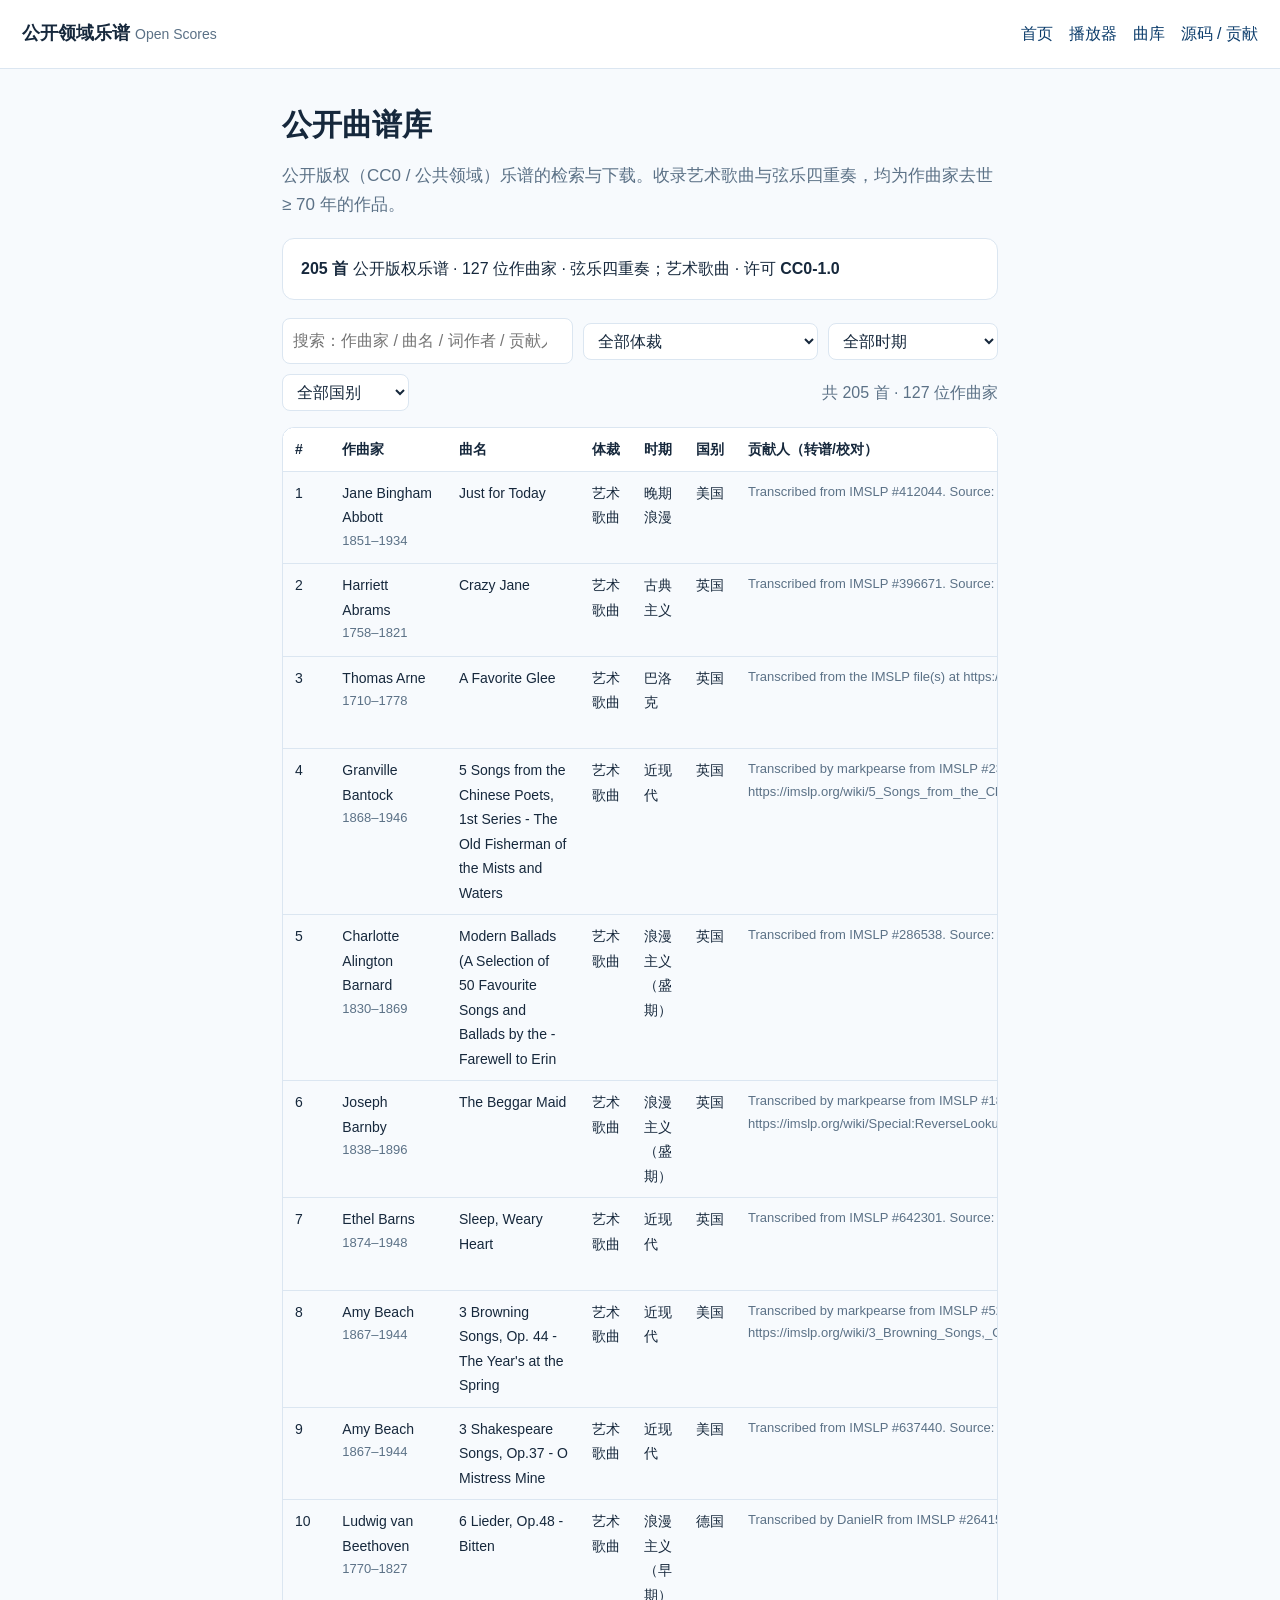
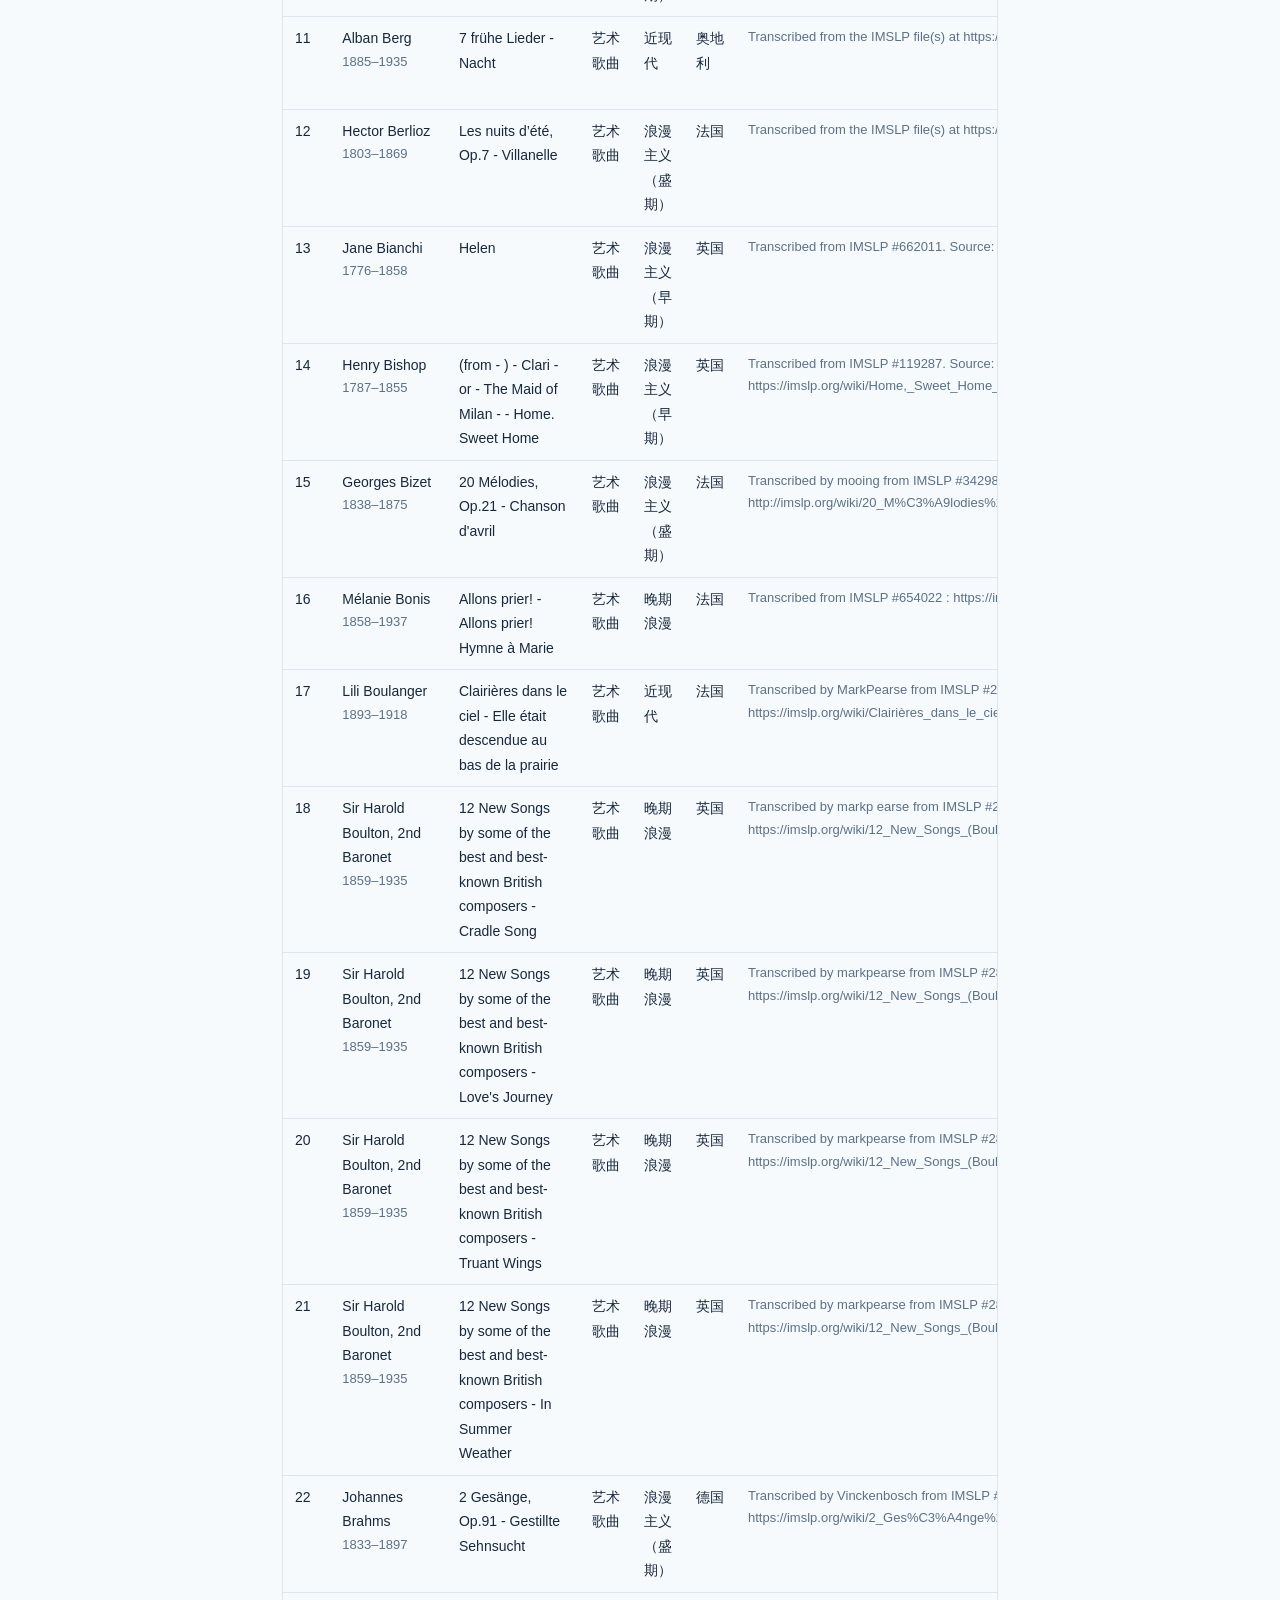
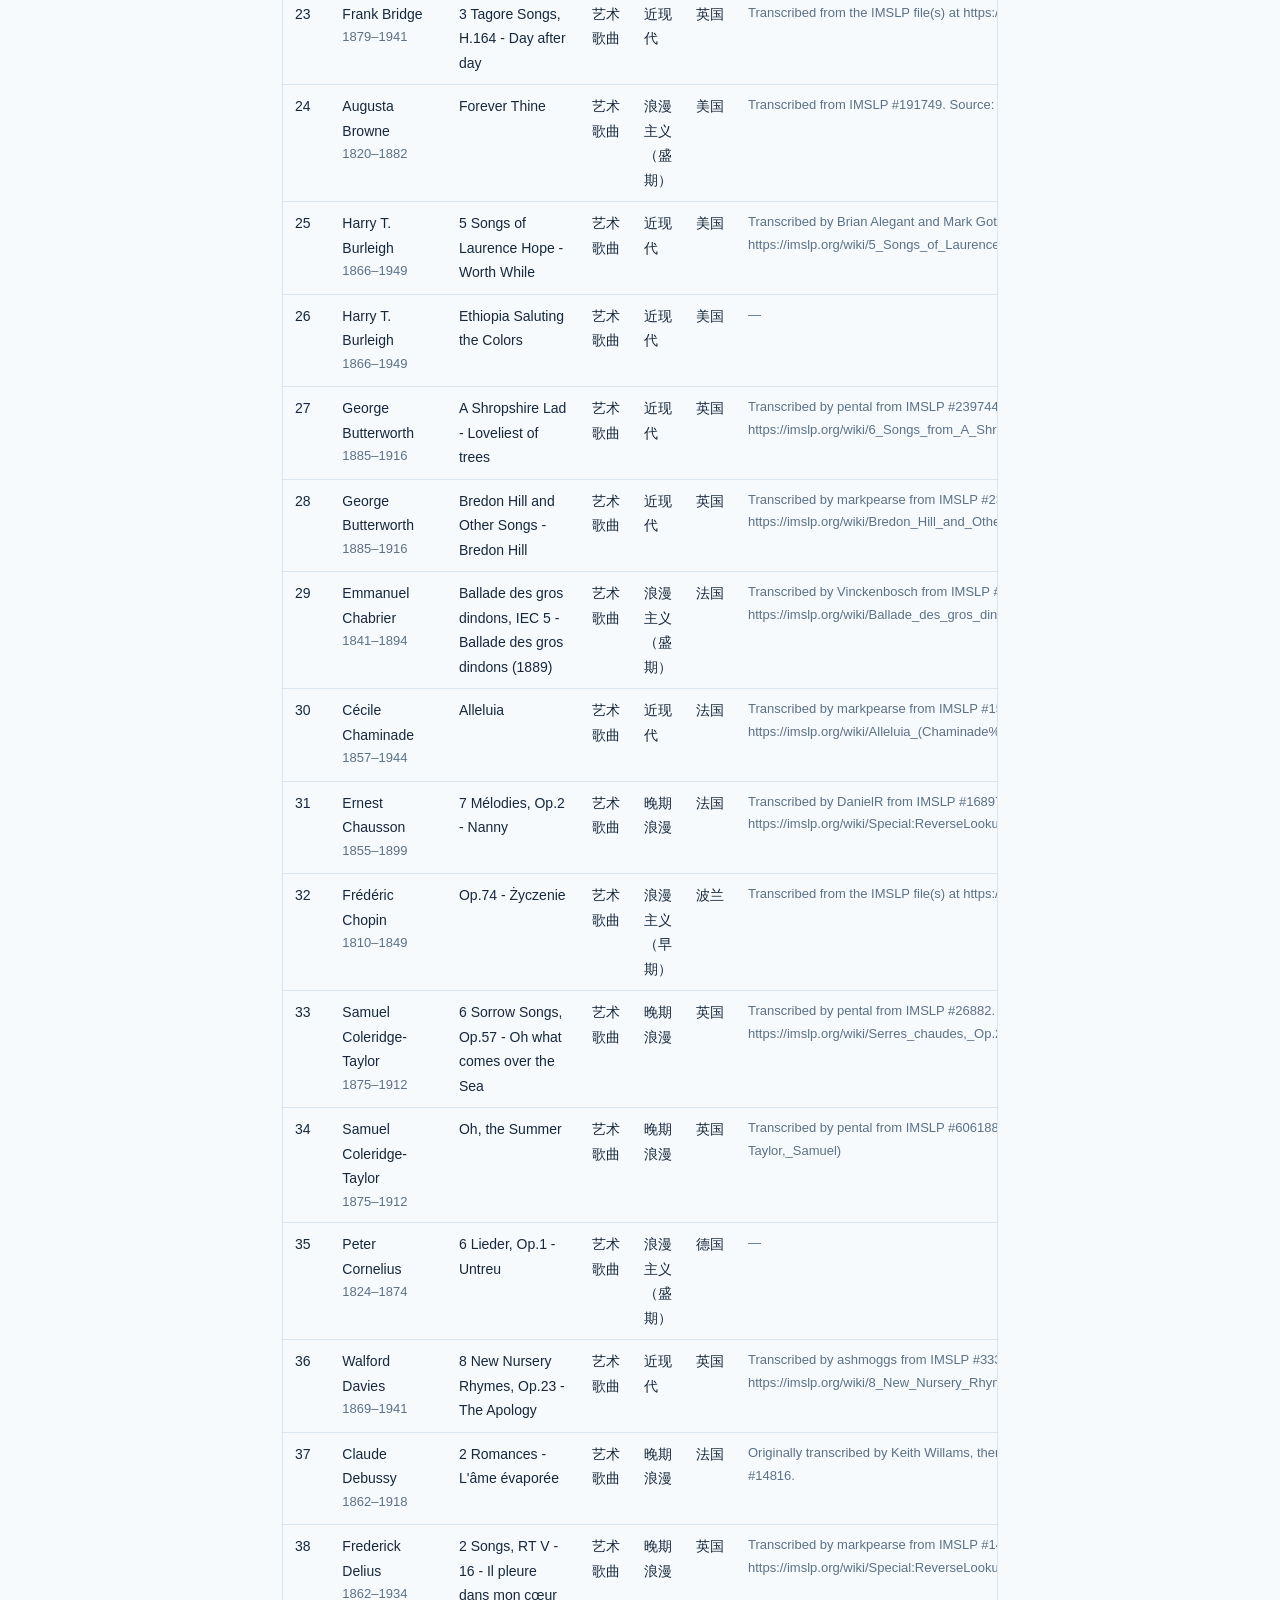
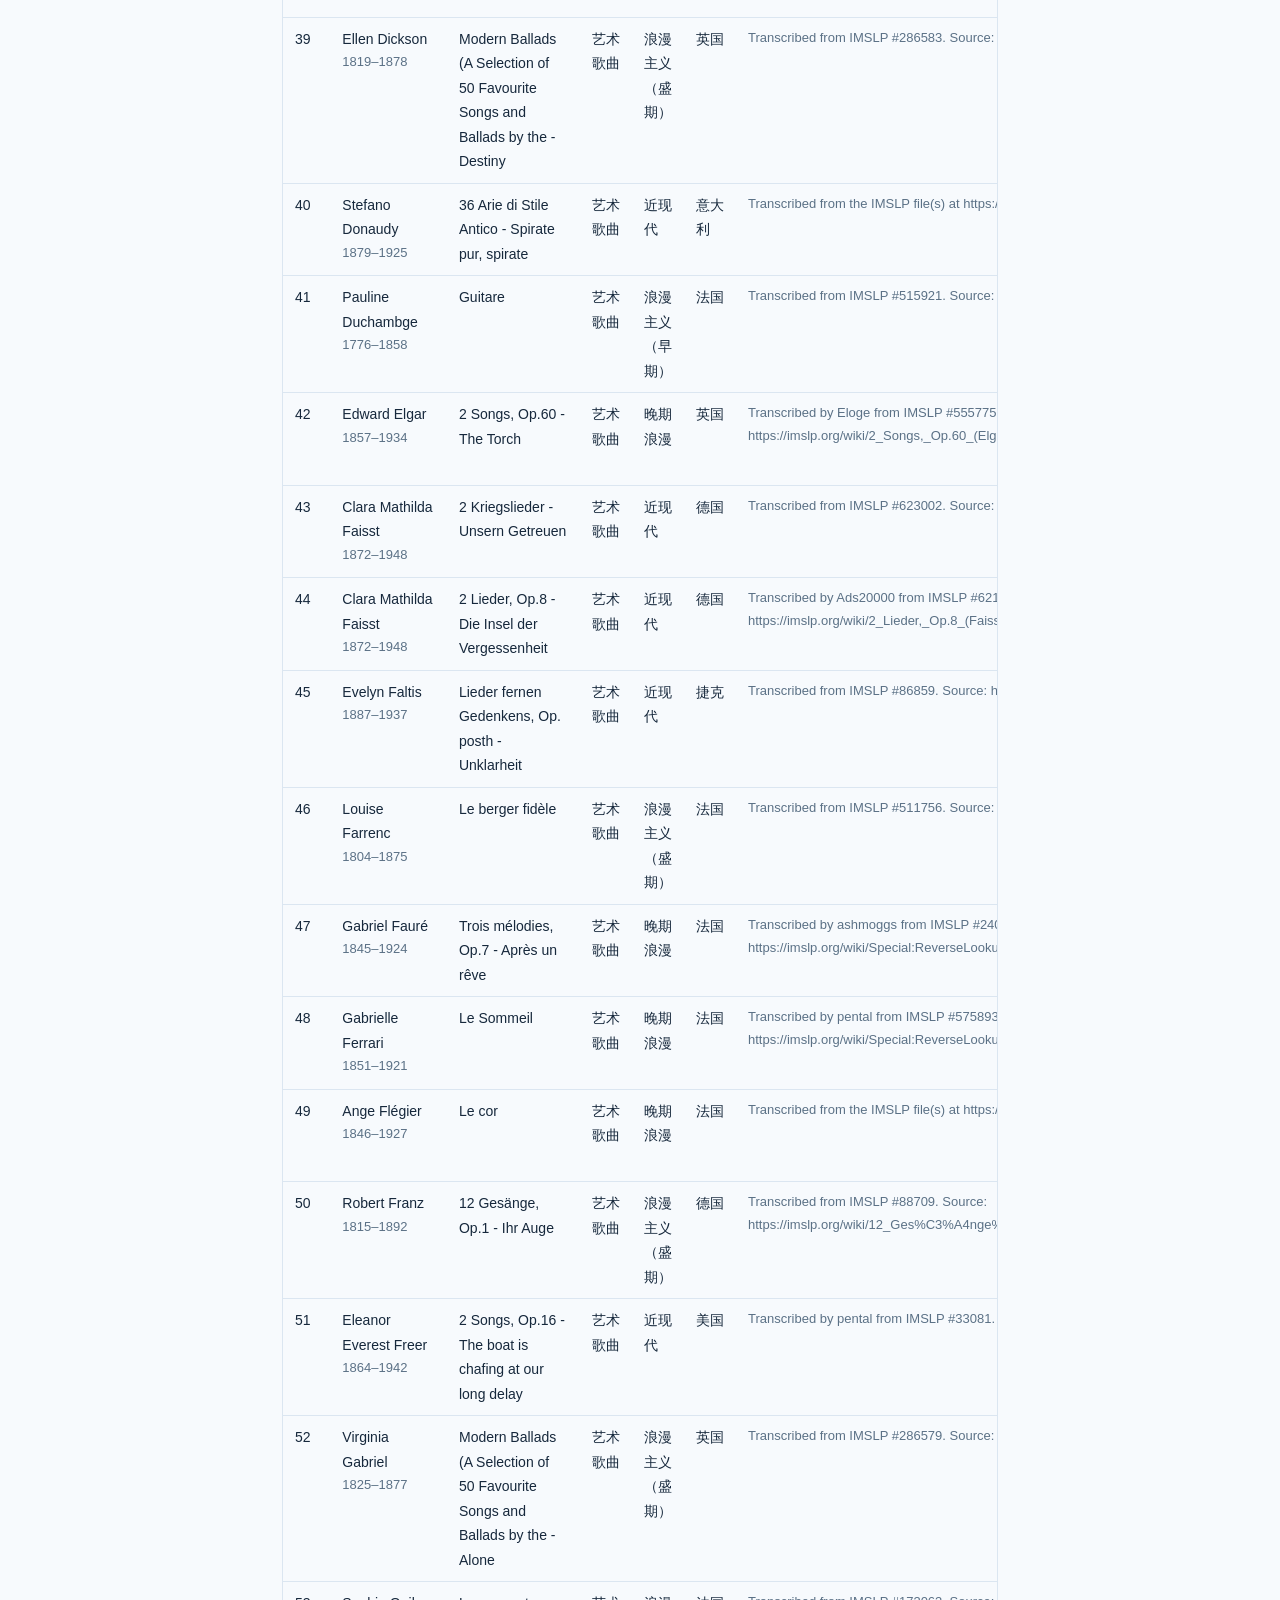
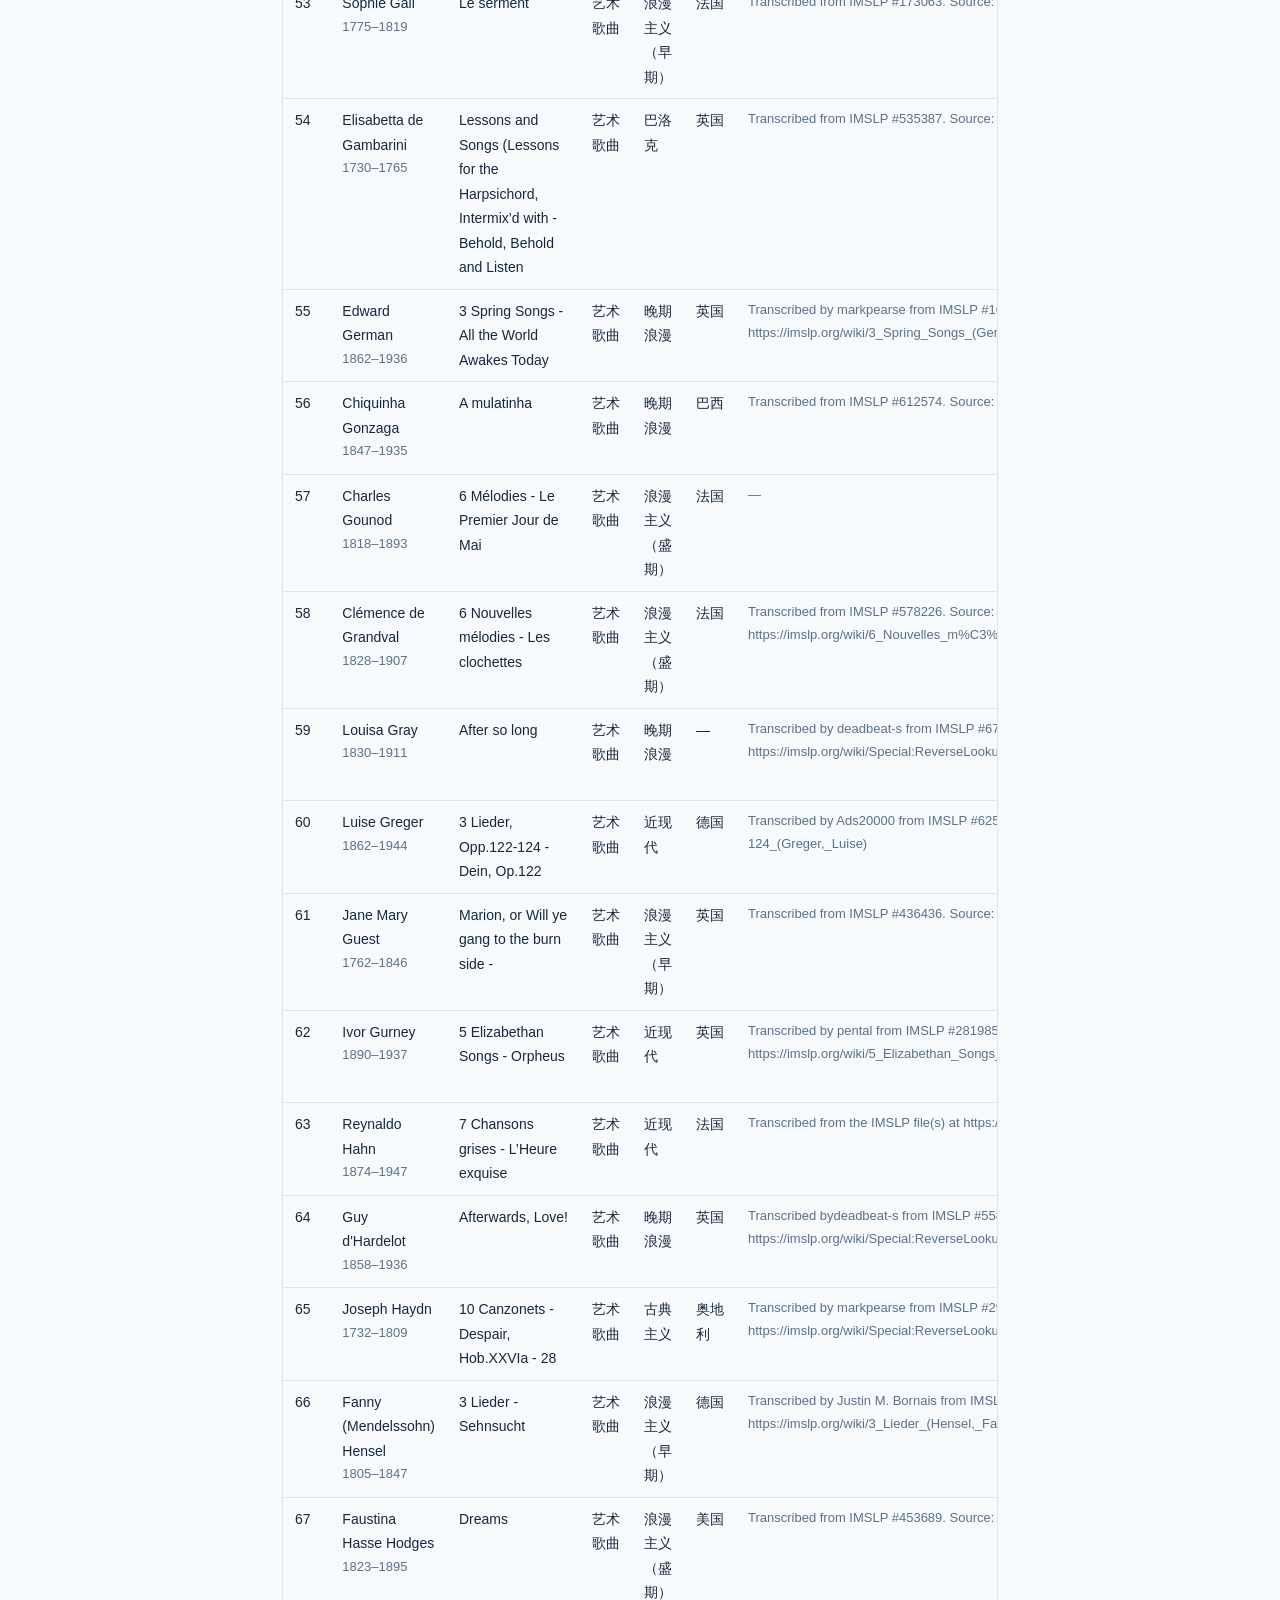
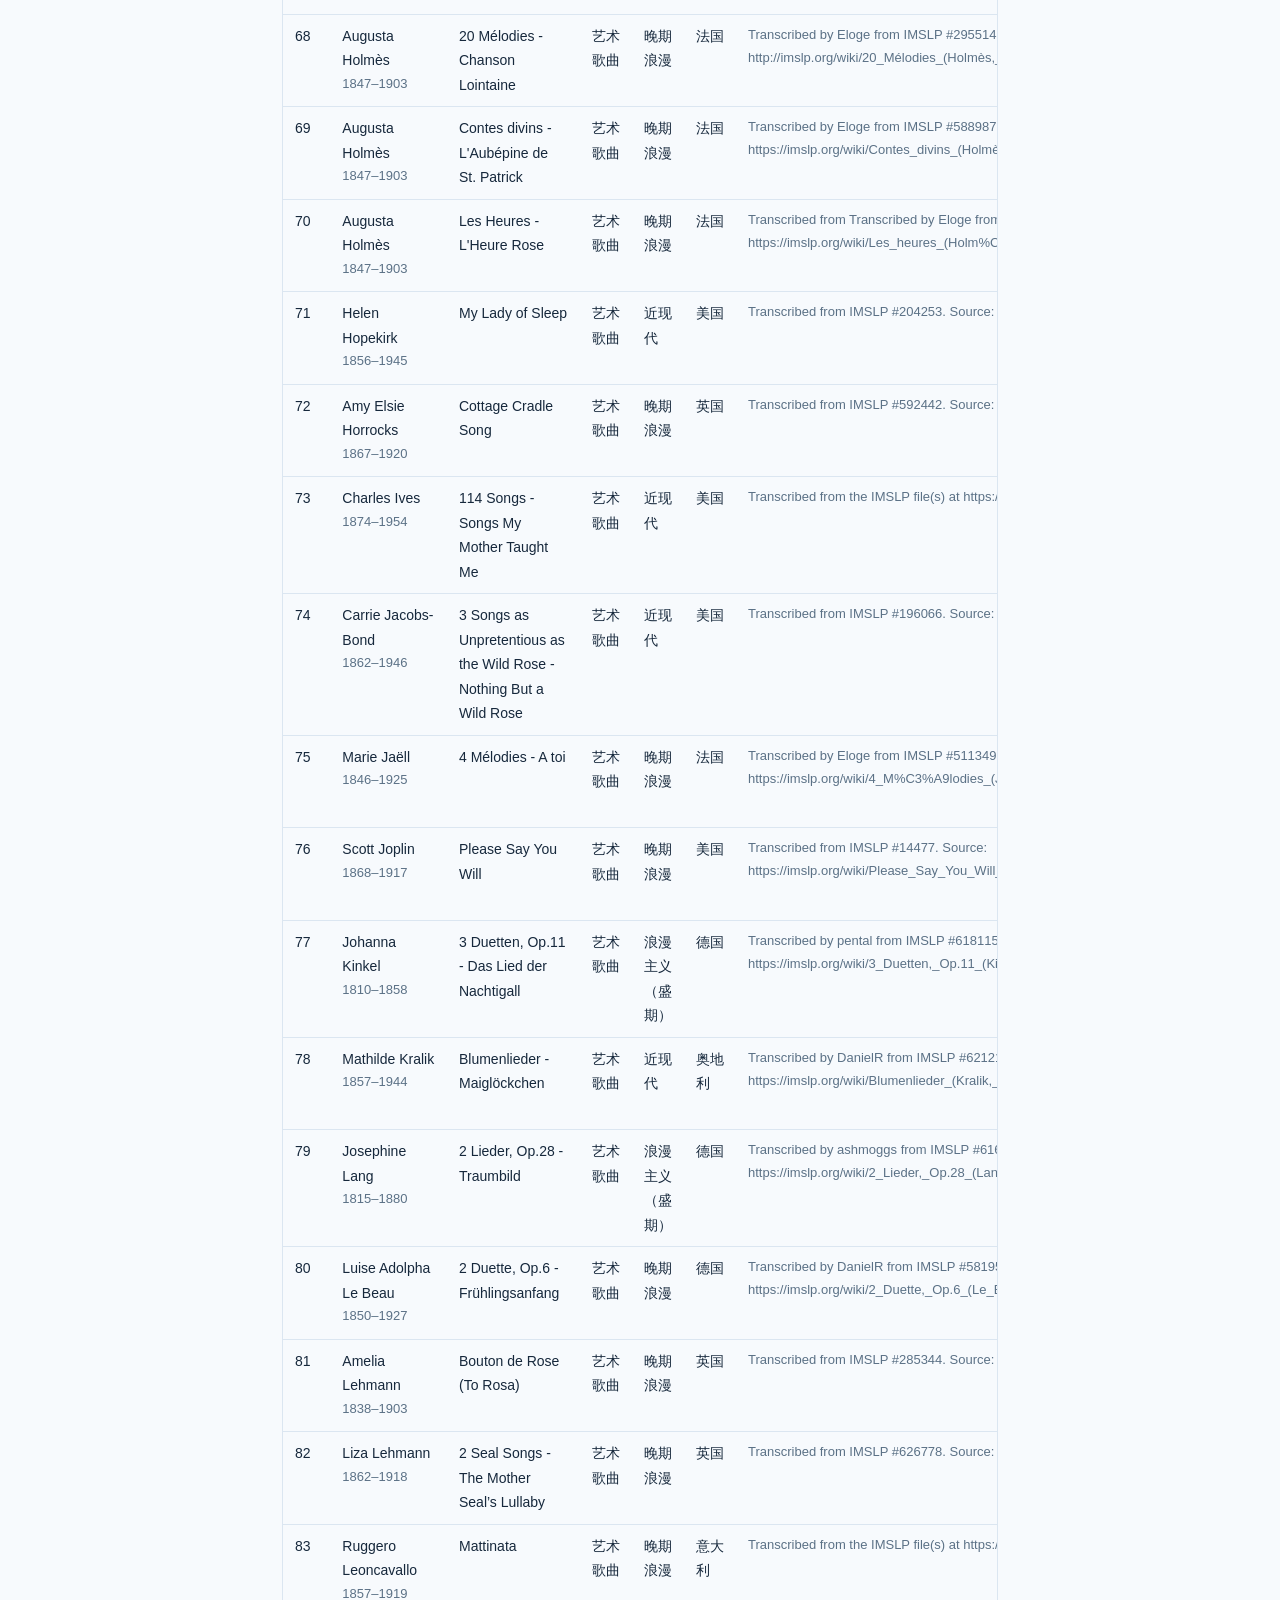
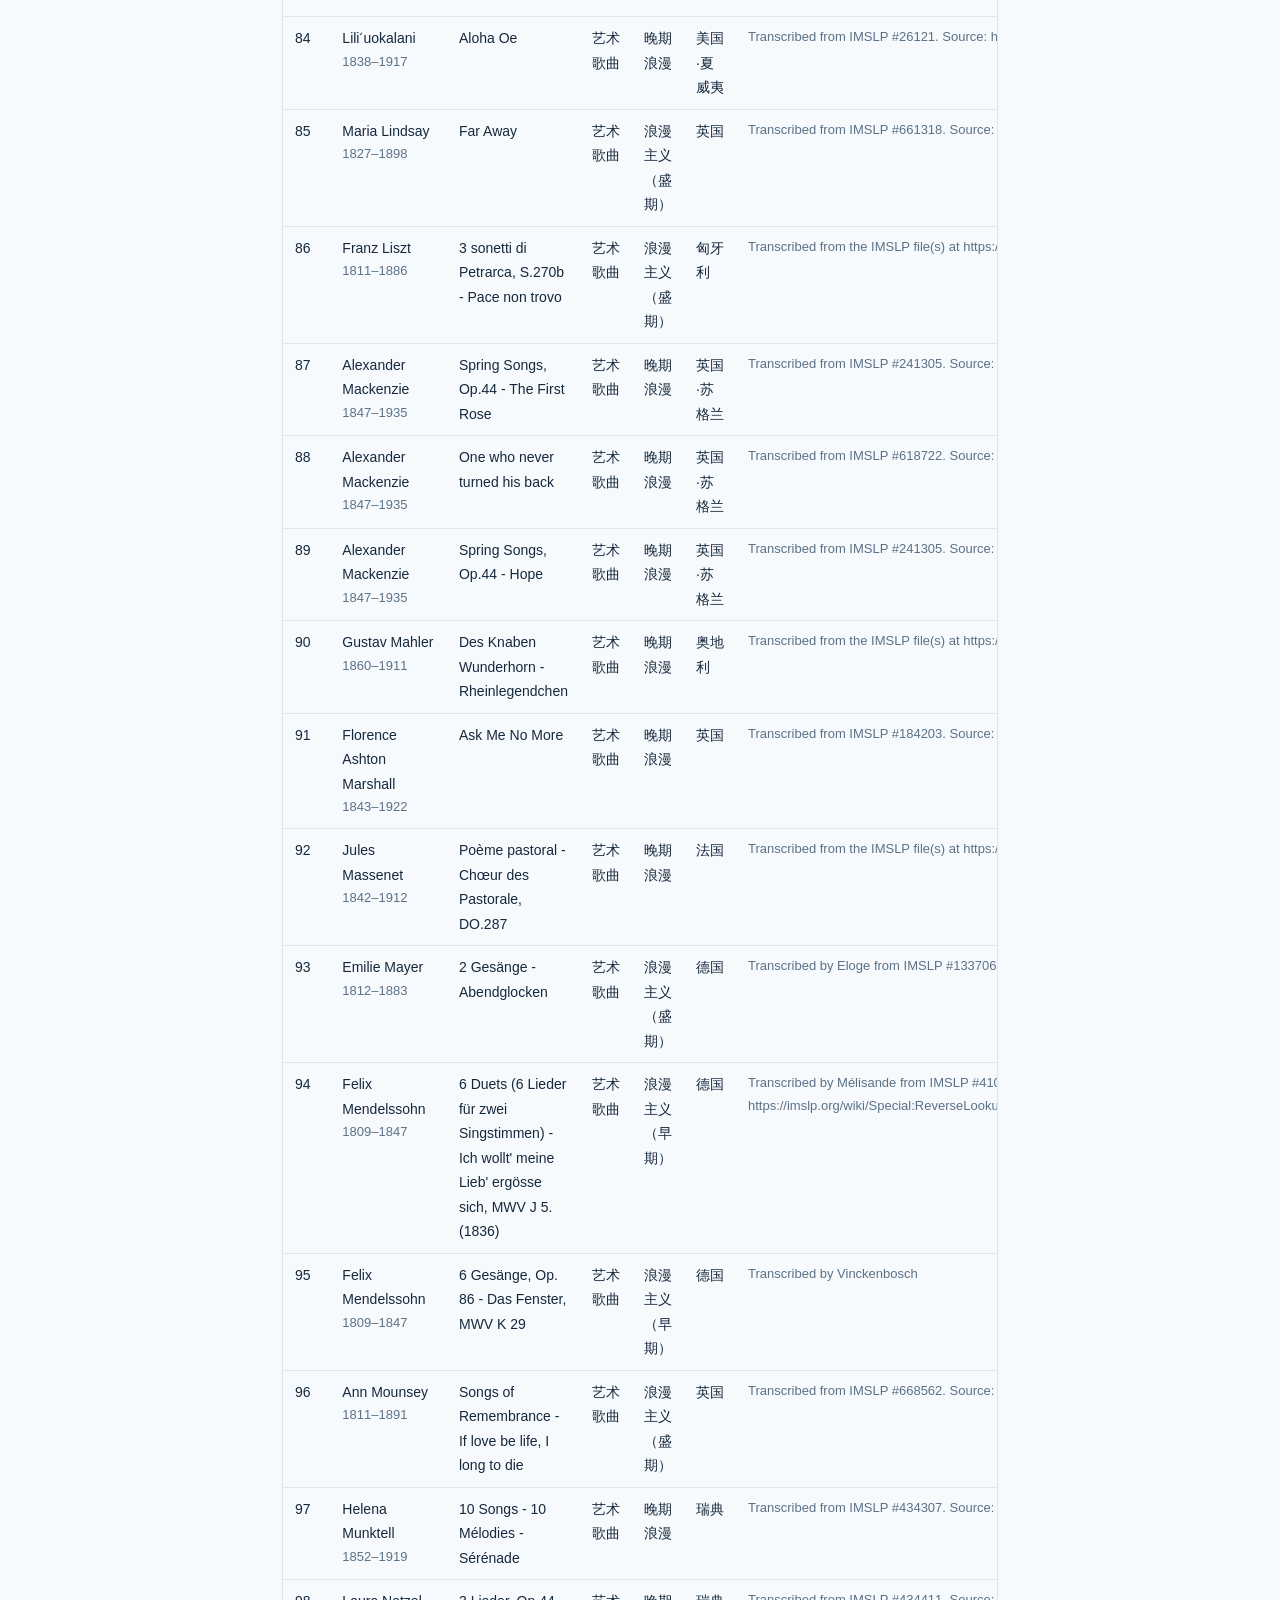
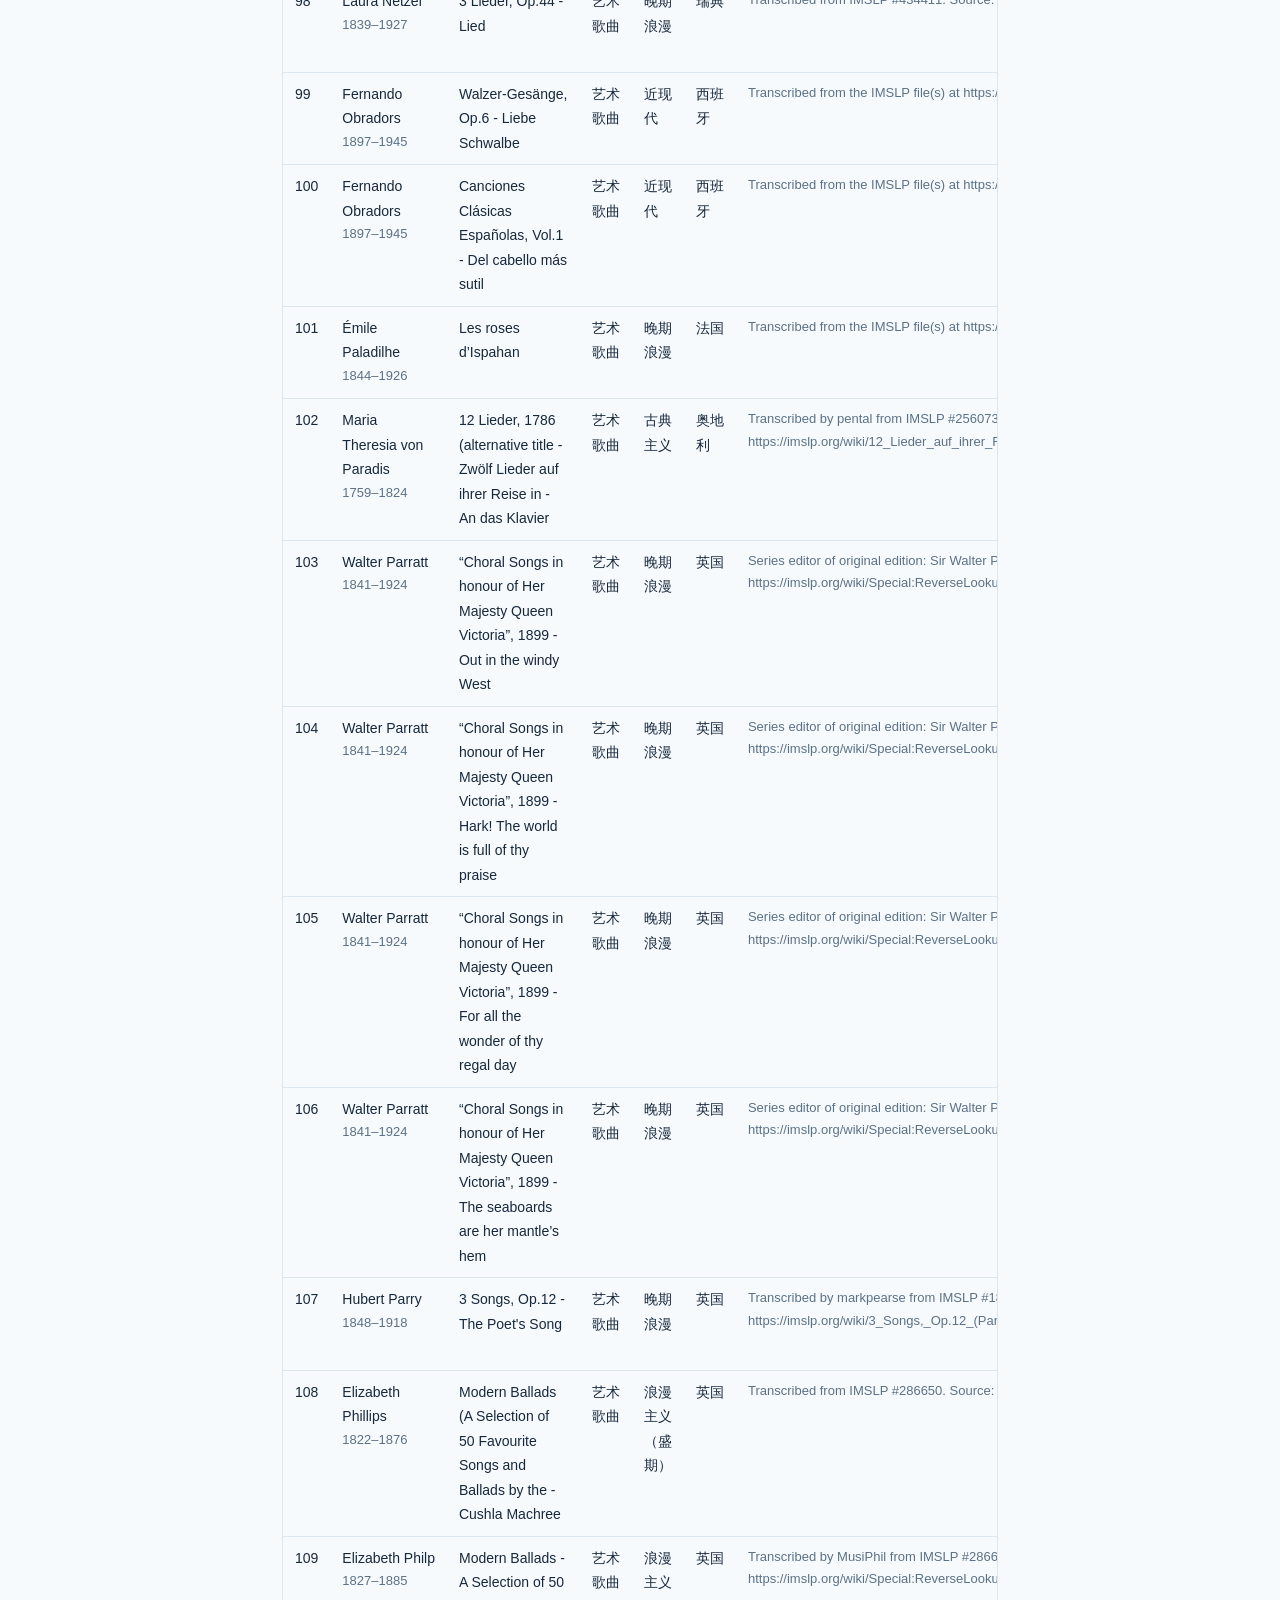
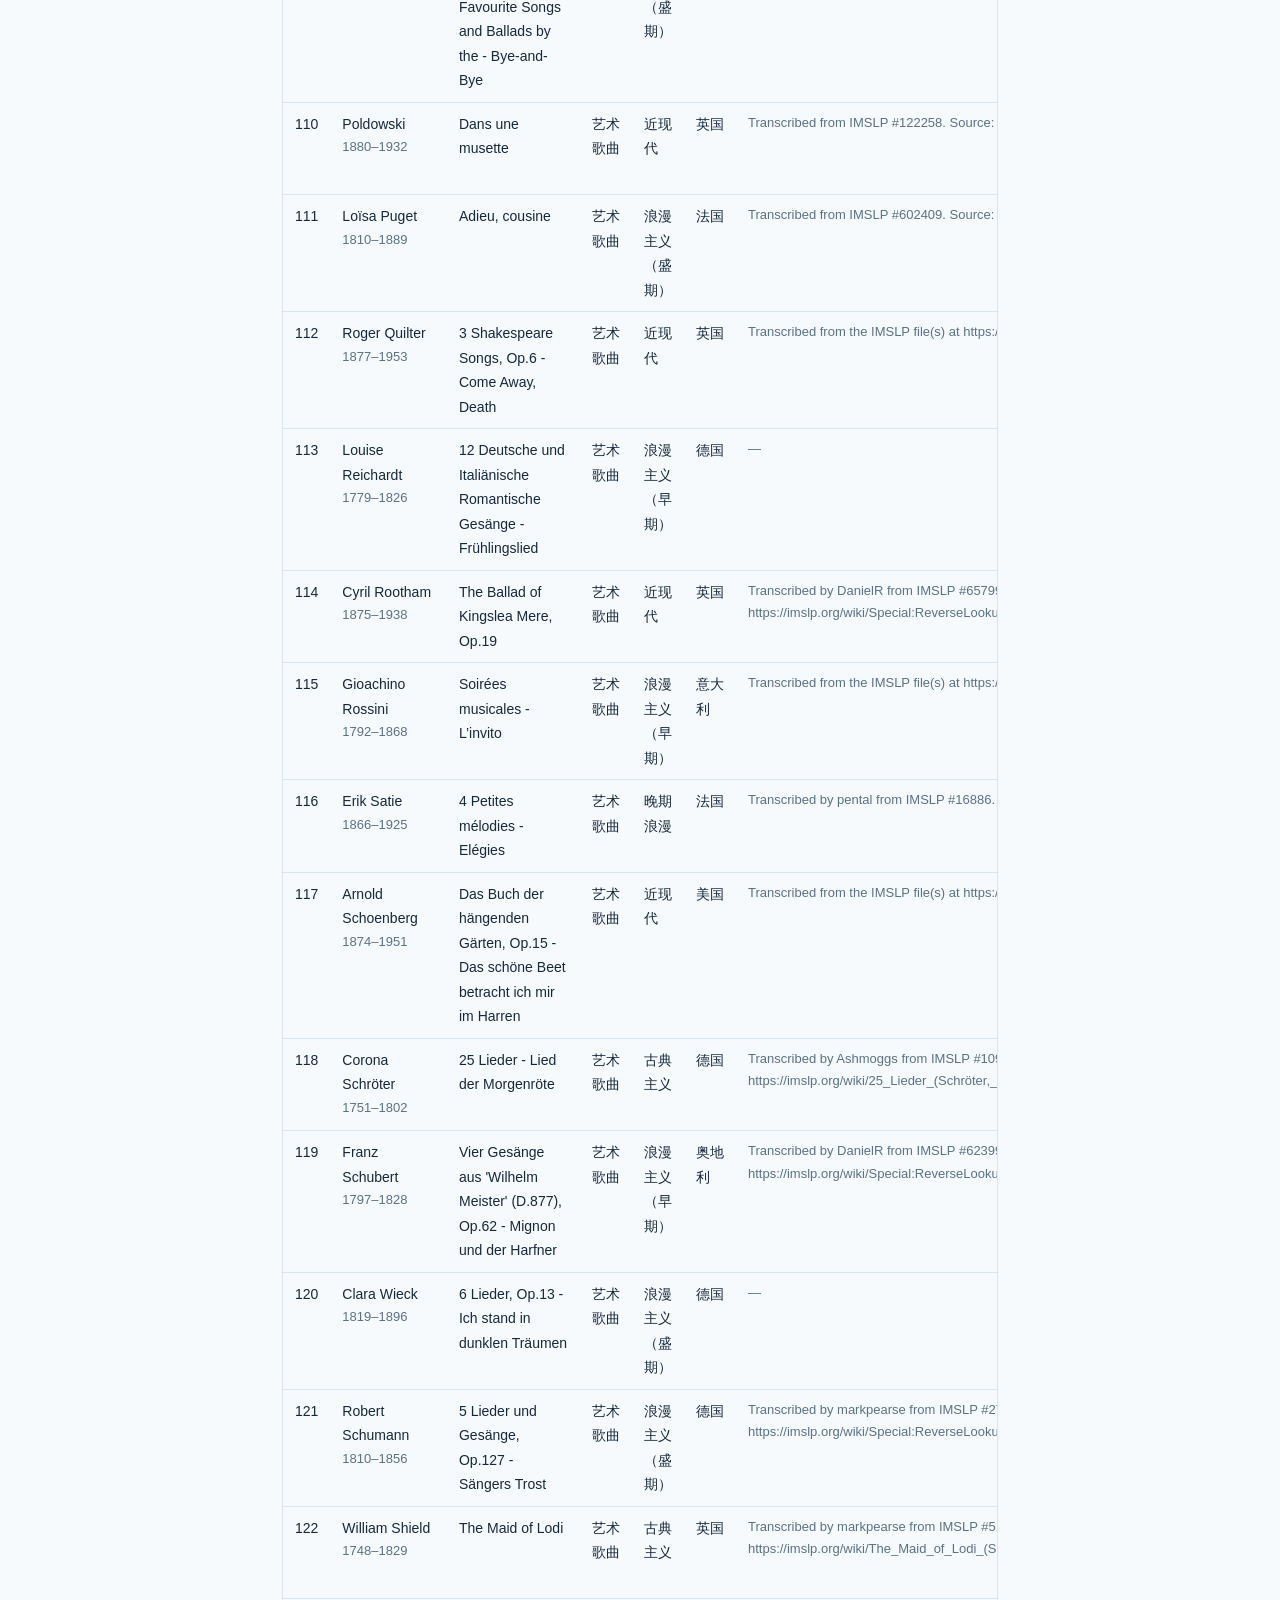
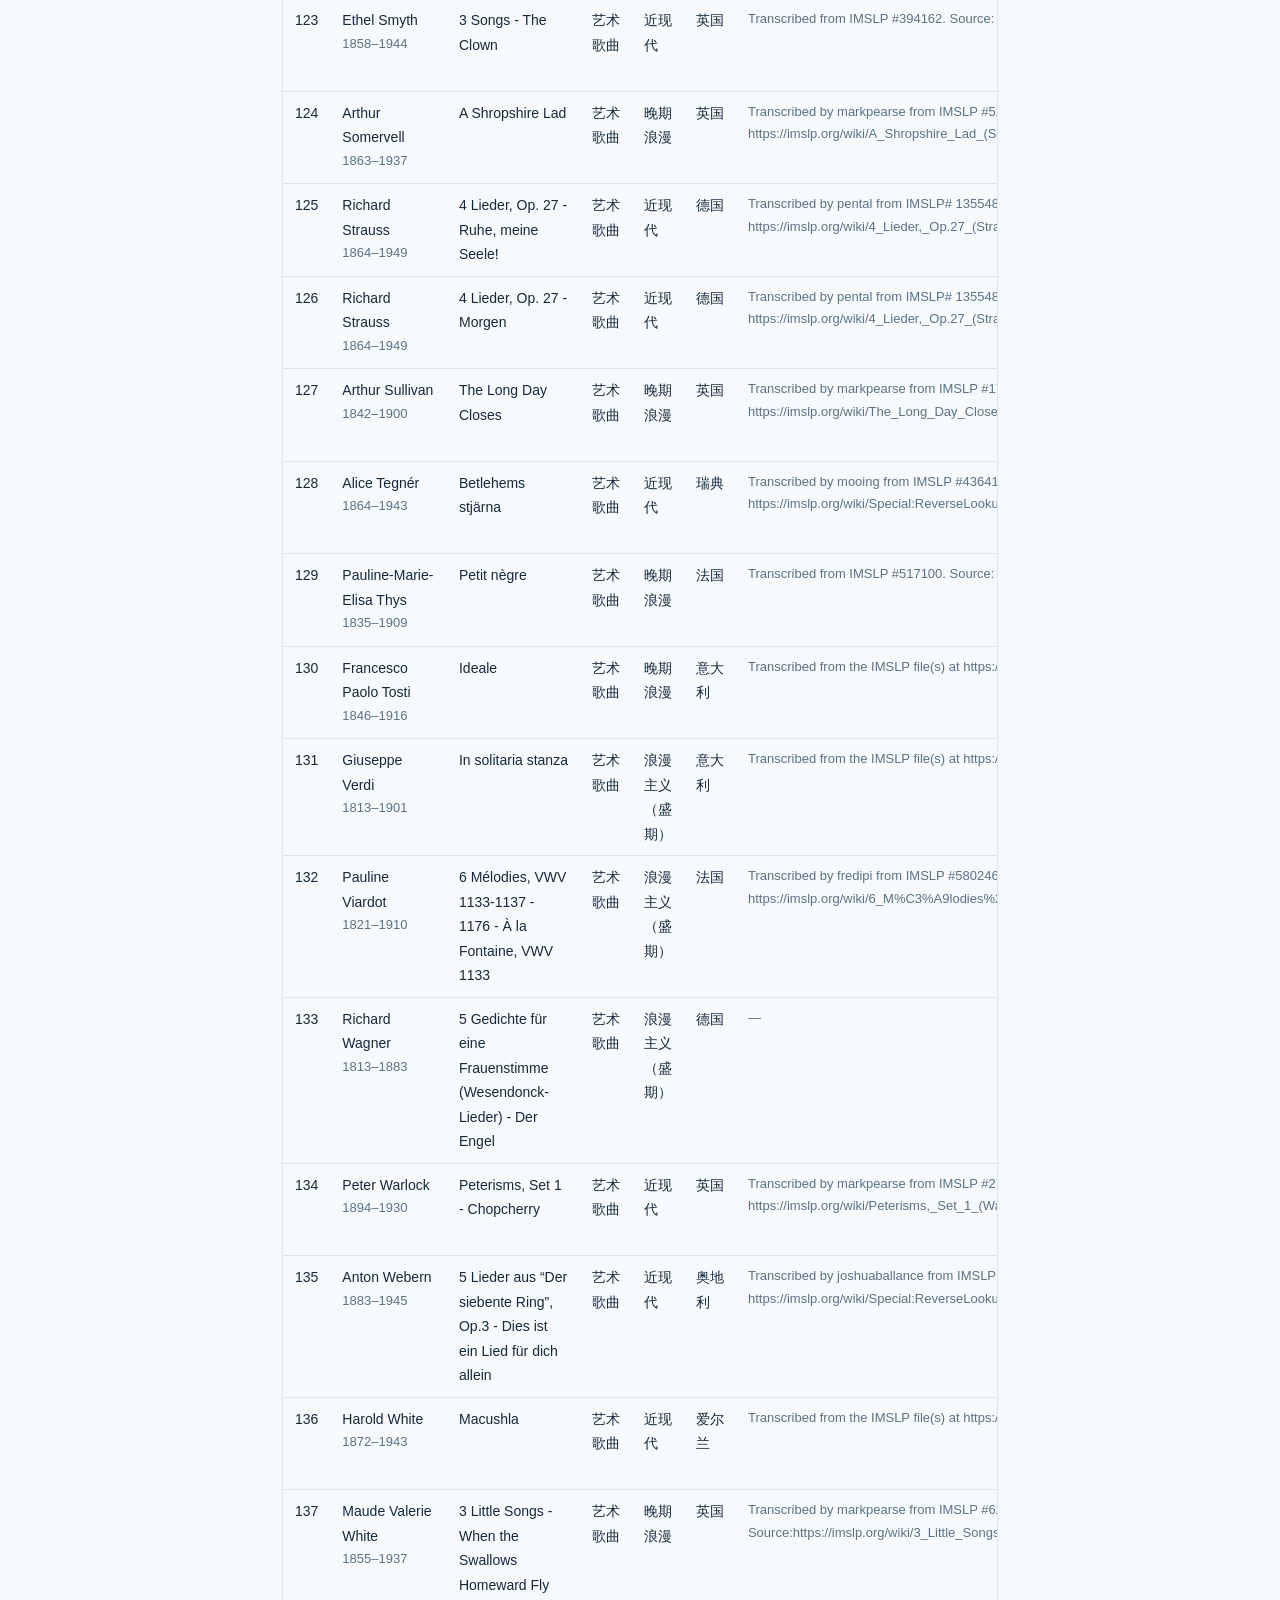
==== library.html @ 6aa880e2 "公开领域乐谱 Open Scores：网页渲染+试听播放器与 CC0 曲库 - player.html: alphaTab 渲染+合成试听，支持布局切换/分页/播放光标/总谱·分谱/分谱独奏/变速/音" ====
<!DOCTYPE html>
<html lang="zh-CN">
<head>
<meta charset="utf-8">
<meta name="viewport" content="width=device-width, initial-scale=1">
<title>公开曲谱库 · Open Scores</title>
<meta name="description" content="公开版权（CC0 / 公共领域）乐谱检索与下载：艺术歌曲与弦乐四重奏，均为作曲家去世 ≥ 70 年的作品。">
<link rel="stylesheet" href="style.css">
<style>
  .controls { display:flex; flex-wrap:wrap; gap:10px; margin:16px 0; align-items:center; }
  .controls input, .controls select {
    font:inherit; padding:8px 10px; border:1px solid var(--line);
    border-radius:8px; background:var(--card); color:var(--fg);
  }
  .controls input[type=search] { flex:1 1 240px; min-width:200px; }
  .count { color:var(--muted); margin-left:auto; white-space:nowrap; }
  .tablewrap { overflow-x:auto; border:1px solid var(--line); border-radius:12px; }
  table { border-collapse:collapse; width:100%; font-size:14px; }
  th, td { text-align:left; padding:9px 12px; border-bottom:1px solid var(--line); vertical-align:top; }
  th { background:var(--card); position:sticky; top:0; cursor:pointer; white-space:nowrap; }
  tbody tr:hover { background:var(--card); }
  .dl { display:inline-block; padding:4px 10px; border:1px solid var(--accent);
        border-radius:7px; color:var(--accent); text-decoration:none; white-space:nowrap; }
  .dl:hover { background:var(--accent); color:var(--bg); }
  .muted2 { color:var(--muted); font-size:13px; }
  .err { color:#c0392b; }
  @media (max-width:560px){ th:nth-child(4),td:nth-child(4),
    th:nth-child(5),td:nth-child(5),th:nth-child(6),td:nth-child(6){ display:none; } }
</style>
</head>
<body>
<header class="site">
  <a class="brand" href="index.html">公开领域乐谱 <span>Open Scores</span></a>
  <nav>
    <a href="index.html">首页</a>
    <a href="player.html">播放器</a>
    <a href="library.html">曲库</a>
    <a href="https://github.com/caiyc-xd/openscores">源码 / 贡献</a>
  </nav>
</header>
<main>
<h1>公开曲谱库</h1>
<p class="lead">公开版权（CC0 / 公共领域）乐谱的检索与下载。收录艺术歌曲与弦乐四重奏，均为作曲家去世 ≥ 70 年的作品。</p>
<div class="card" id="summary">正在加载曲库清单…</div>

<div class="controls">
  <input type="search" id="q" placeholder="搜索：作曲家 / 曲名 / 词作者 / 贡献人…" autocomplete="off">
  <select id="fCat"><option value="">全部体裁</option></select>
  <select id="fEra"><option value="">全部时期</option></select>
  <select id="fNat"><option value="">全部国别</option></select>
  <span class="count" id="count"></span>
</div>

<div class="tablewrap">
<table id="tbl">
  <thead>
    <tr>
      <th>#</th><th>作曲家</th><th>曲名</th><th>体裁</th><th>时期</th><th>国别</th><th>贡献人（转谱/校对）</th><th>源</th><th>下载</th>
    </tr>
  </thead>
  <tbody id="rows"></tbody>
</table>
</div>

<p class="muted2" style="margin-top:14px">
  下载为 <code>.mxl</code>（压缩的 MusicXML，可用 MuseScore、Finale 等直接打开）。
  所有谱面排版（engraving）按 <strong>CC0-1.0</strong> 献出；原作本身已过版权保护期。
  逐曲溯源见 <a href="scores/CATALOG.md">CATALOG.md</a>，完整清单见 <a href="scores/catalog.json">catalog.json</a>。
</p>
</main>
<footer class="site">
  <p>公开领域乐谱 Open Scores · 基于 alphaTab 渲染 · <a href="https://github.com/caiyc-xd/openscores">源码与贡献</a></p>
  <p class="muted">乐谱按 CC0 献出；原作已过版权保护期。播放为合成示意，非录音。</p>
</footer>

<script>
const $ = s => document.querySelector(s);
let DATA = [];

function dlUrl(p){ return "scores/" + p.replace(/\.(musicxml|xml)$/i, ".mxl"); }
function esc(s){ return (s==null?"":String(s)).replace(/[&<>"]/g, c => ({"&":"&amp;","<":"&lt;",">":"&gt;",'"':"&quot;"}[c])); }

function uniq(arr){ return [...new Set(arr.filter(Boolean))].sort((a,b)=>a.localeCompare(b,"zh")); }

function buildFilters(){
  const cats = uniq(DATA.map(d=>d.category));
  const eras = uniq(DATA.map(d=>d.era));
  const nats = uniq(DATA.map(d=>d.nationality));
  cats.forEach(v=>$("#fCat").append(new Option(v, v)));
  eras.forEach(v=>$("#fEra").append(new Option(v, v)));
  nats.forEach(v=>$("#fNat").append(new Option(v, v)));
}

function render(){
  const q = $("#q").value.trim().toLowerCase();
  const fc = $("#fCat").value, fe = $("#fEra").value, fn = $("#fNat").value;
  const rows = DATA.filter(d=>{
    if(fc && d.category!==fc) return false;
    if(fe && d.era!==fe) return false;
    if(fn && d.nationality!==fn) return false;
    if(q){
      const hay = [d.composer,d.title,d.work,d.movement,d.lyricist,d.contributor,d.arranger]
                  .filter(Boolean).join(" ").toLowerCase();
      if(!hay.includes(q)) return false;
    }
    return true;
  });
  const ncomposers = new Set(rows.map(d=>d.composer)).size;
  $("#count").textContent = `共 ${rows.length} 首 · ${ncomposers} 位作曲家`;
  const tb = $("#rows"); tb.innerHTML = "";
  rows.forEach((d,i)=>{
    const tr = document.createElement("tr");
    const src = d.source_url || d.imslp || "";
    const srcCell = src ? `<a href="${esc(src)}" target="_blank" rel="noopener">源站 ↗</a>` : "—";
    const cat = (d.category||"").split(" ")[0];
    const playUrl = "player.html?score=" + encodeURIComponent("scores/" + d.path.replace(/\.(musicxml|xml)$/i, ".mxl"));
    tr.innerHTML =
      `<td>${i+1}</td>`+
      `<td>${esc(d.composer)}<div class="muted2">${esc(d.born)}–${esc(d.died)}</div></td>`+
      `<td>${esc(d.title)}</td>`+
      `<td>${esc(cat)}</td>`+
      `<td>${esc(d.era)}</td>`+
      `<td>${esc(d.nationality)}</td>`+
      `<td class="muted2">${esc(d.contributor||"—")}</td>`+
      `<td>${srcCell}</td>`+
      `<td><a class="dl" href="${esc(playUrl)}">试听</a> <a class="dl" href="${esc(dlUrl(d.path))}" download>↓ .mxl</a></td>`;
    tb.appendChild(tr);
  });
}

function init(summary){
  buildFilters();
  $("#summary").innerHTML =
    `<strong>${summary.n} 首</strong> 公开版权乐谱 · ${summary.composers} 位作曲家 · `+
    `${summary.cats.join("；")} · 许可 <strong>CC0-1.0</strong>`;
  ["q","fCat","fEra","fNat"].forEach(id=>$("#"+id).addEventListener("input", render));
  render();
}

fetch("scores/catalog.json")
  .then(r=>{ if(!r.ok) throw new Error(r.status); return r.json(); })
  .then(j=>{
    DATA = j.pieces || [];
    const composers = new Set(DATA.map(d=>d.composer));
    const cats = uniq(DATA.map(d=>d.category)).map(c=>c.split(" ")[0]);
    init({n:DATA.length, composers:composers.size, cats});
  })
  .catch(e=>{
    $("#summary").innerHTML = `<span class="err">清单加载失败：${esc(e.message)}。`+
      `请通过 GitHub Pages 访问，或确认 scores/catalog.json 已随仓库发布。</span>`;
  });
</script>
</body>
</html>
---- style.css ----
/* 乐谱学伴儿 站点样式：轻量、无依赖、深浅色自适应 */
:root {
  --bg: #f7fafd; --fg: #16283c; --muted: #5b7186;
  --accent: #0b3c6b; --card: #ffffff; --line: #dbe6f1;
}
@media (prefers-color-scheme: dark) {
  :root { --bg:#0f1720; --fg:#e6eef7; --muted:#9fb3c8; --accent:#8ec5ff; --card:#16212c; --line:#24313d; }
}
* { box-sizing: border-box; }
body {
  margin: 0; background: var(--bg); color: var(--fg);
  font: 16px/1.75 -apple-system, "SF Pro Text", "PingFang SC", "Helvetica Neue", sans-serif;
}
header.site, footer.site {
  display: flex; gap: 16px; align-items: baseline; flex-wrap: wrap;
  padding: 18px 22px; border-bottom: 1px solid var(--line); background: var(--card);
}
footer.site { border-bottom: 0; border-top: 1px solid var(--line); display: block; color: var(--muted); }
.brand { font-weight: 700; font-size: 18px; color: var(--fg); text-decoration: none; }
.brand span { color: var(--muted); font-weight: 400; font-size: 14px; }
header nav { margin-left: auto; display: flex; gap: 16px; }
header nav a { color: var(--accent); text-decoration: none; }
main { max-width: 760px; margin: 0 auto; padding: 28px 22px 60px; }
img { max-width: 100%; height: auto; border-radius: 10px; border: 1px solid var(--line);
      margin: 10px 0; display: block; }
h1 { font-size: 30px; line-height: 1.3; margin: 8px 0 6px; }
h2 { font-size: 21px; margin: 34px 0 10px; }
h3 { font-size: 17px; margin: 24px 0 8px; }
p, li { color: var(--fg); }
code { background: var(--card); border: 1px solid var(--line); border-radius: 5px; padding: 1px 5px; font-size: 90%; }
a { color: var(--accent); }
ul { padding-left: 22px; }
.lead { color: var(--muted); font-size: 17px; }
.card {
  background: var(--card); border: 1px solid var(--line); border-radius: 12px;
  padding: 16px 18px; margin: 18px 0;
}
.muted { color: var(--muted); }
footer.site p { margin: 4px 0; }
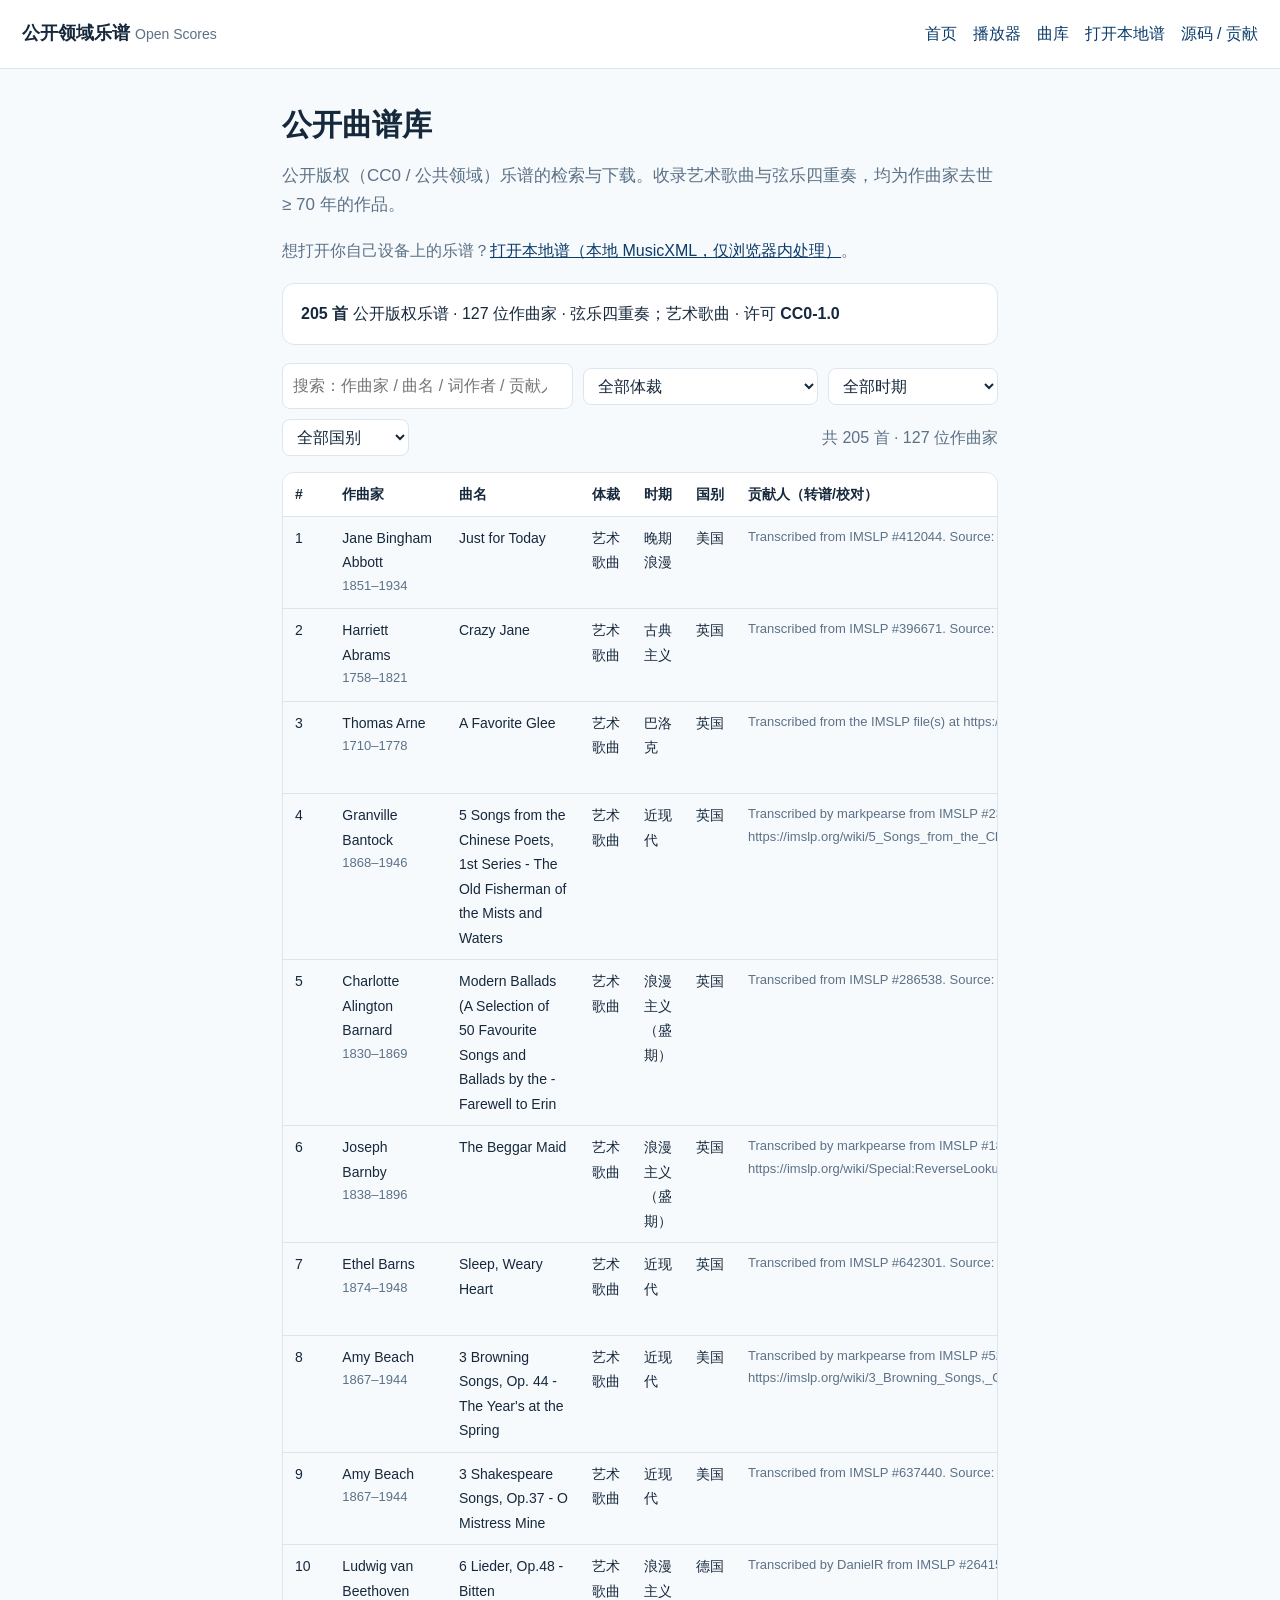
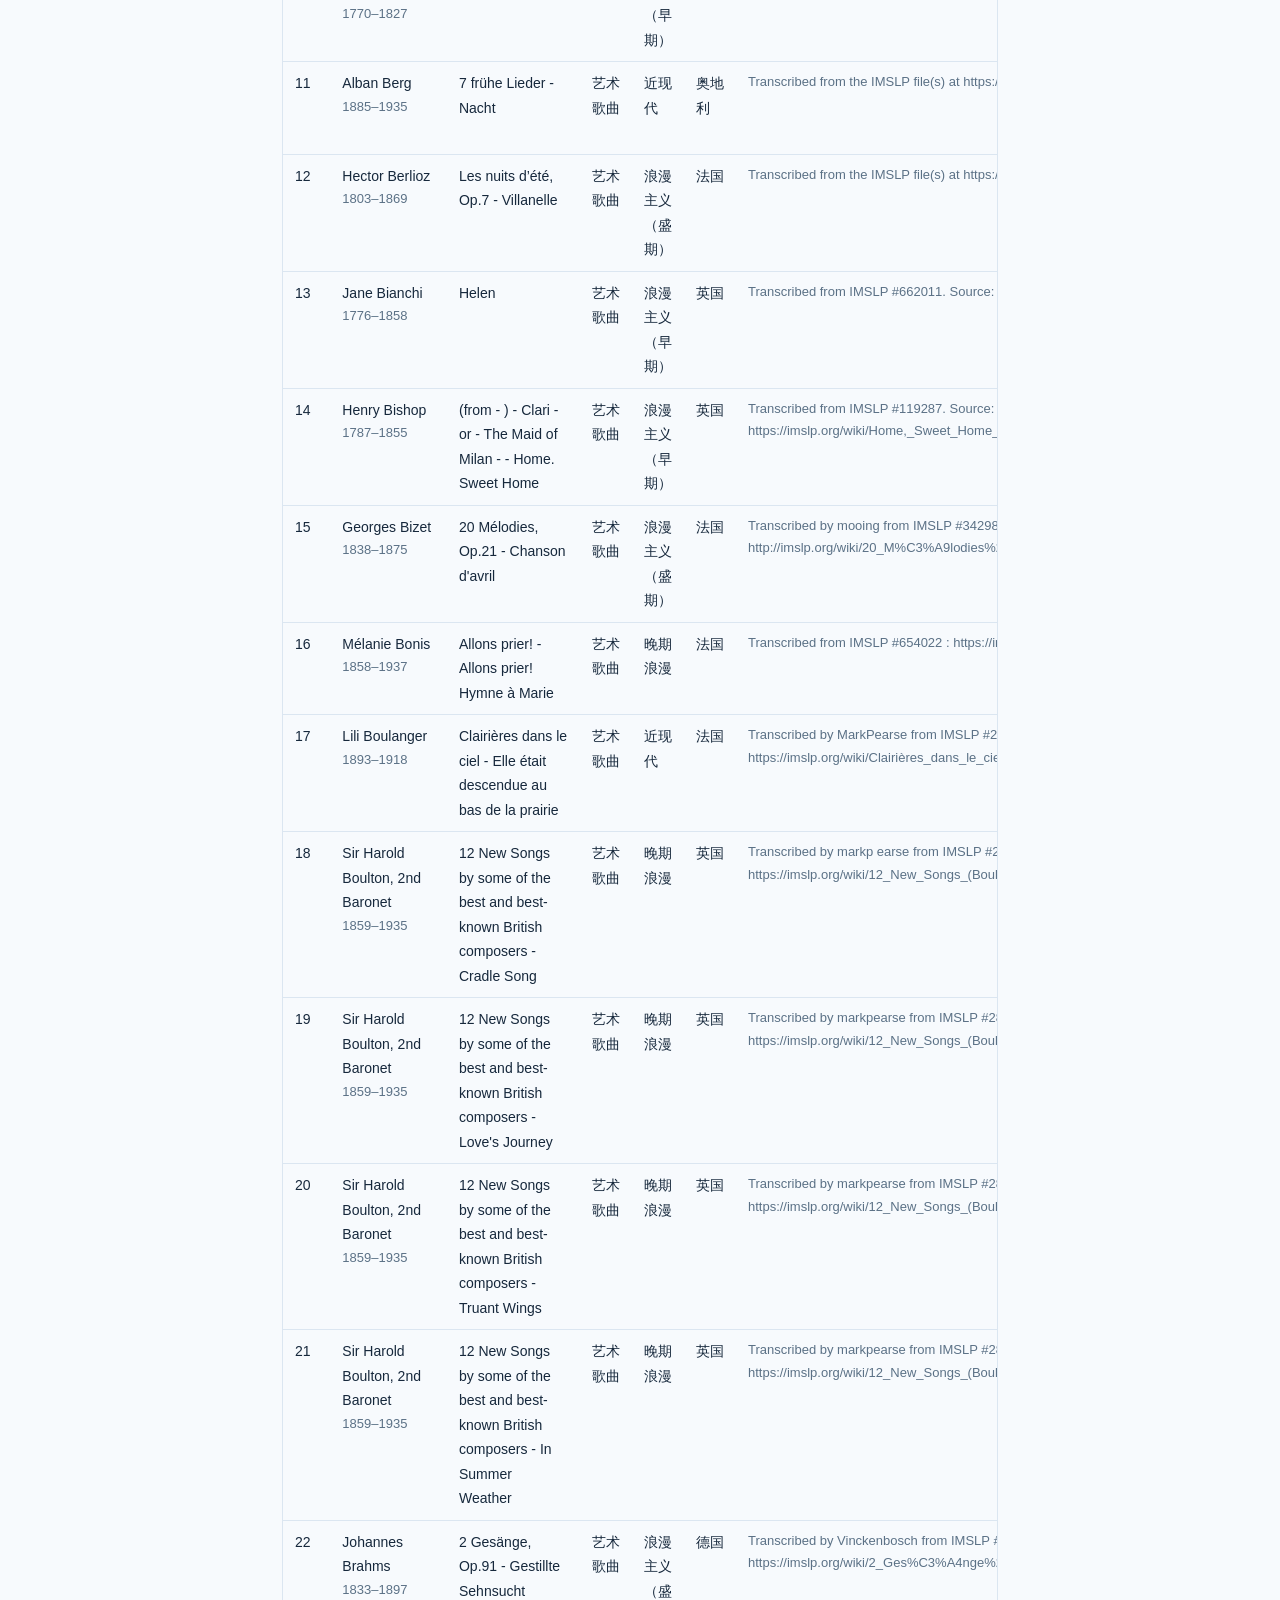
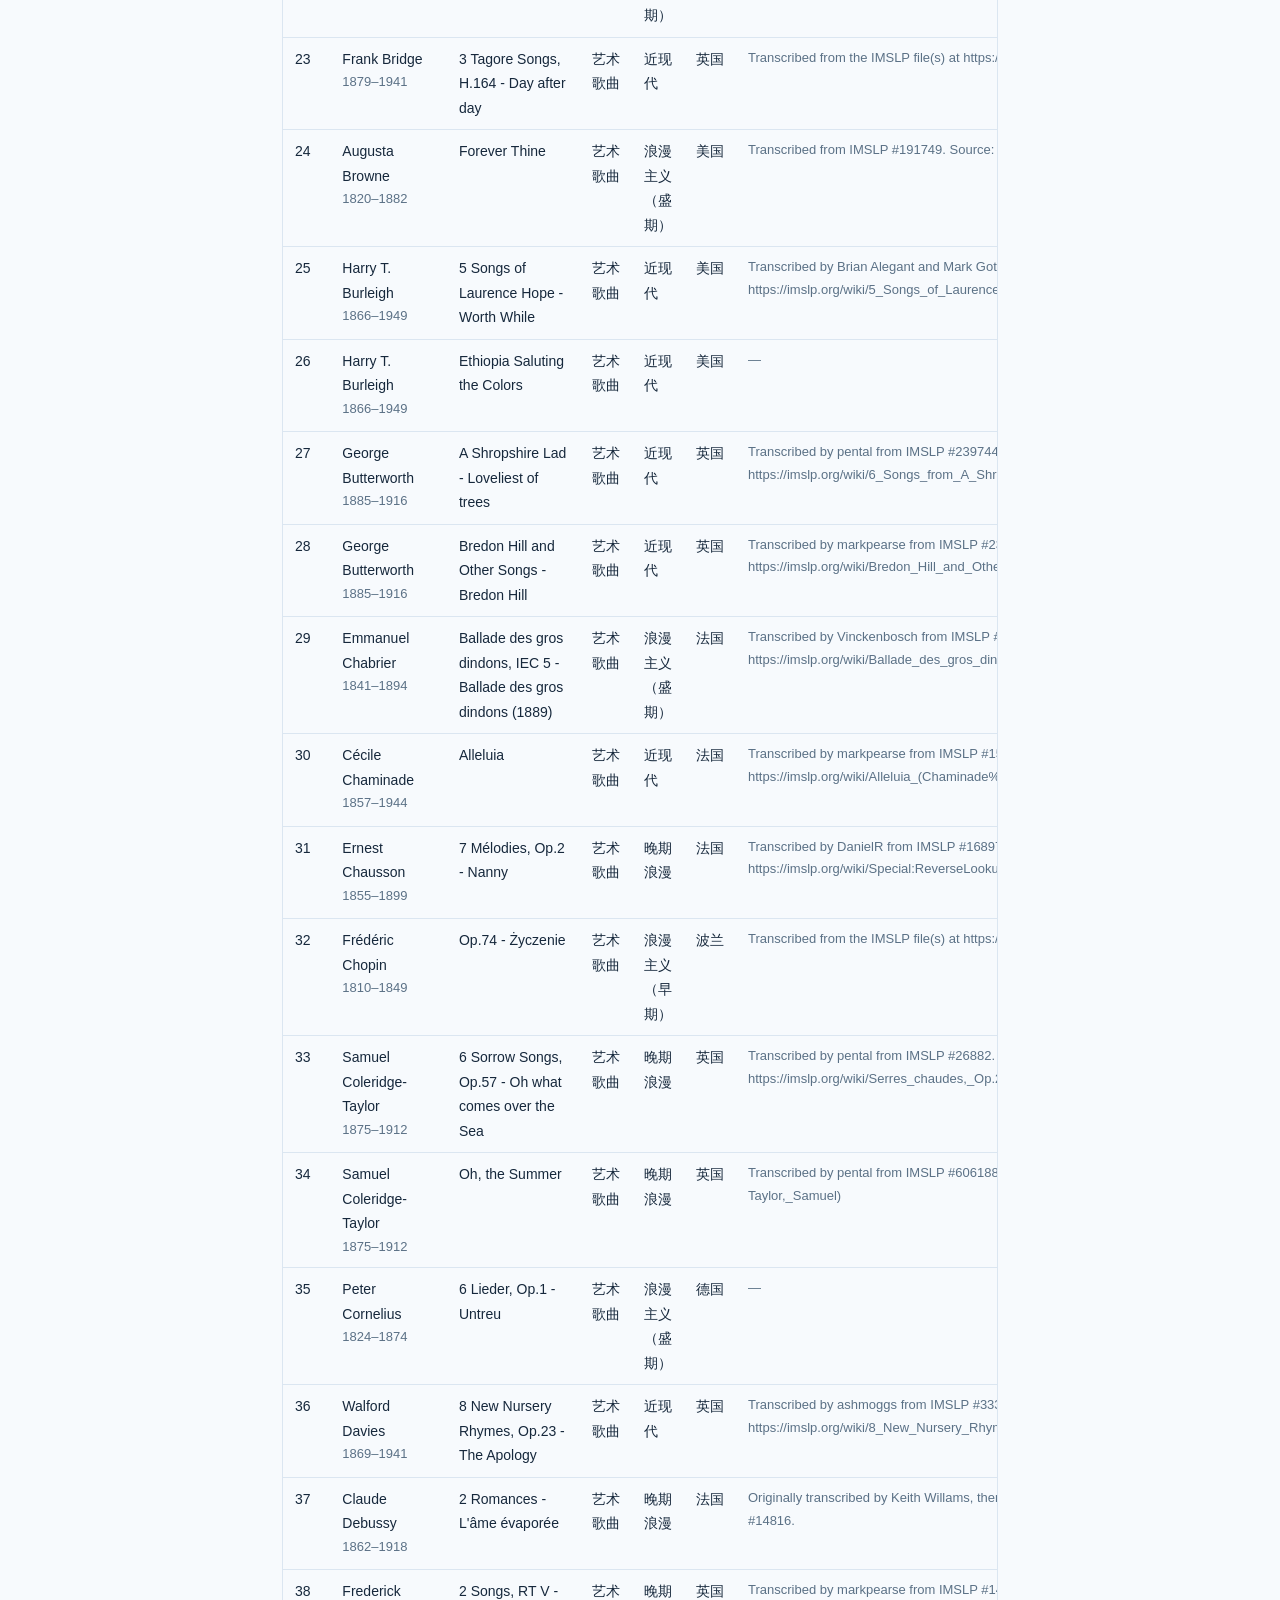
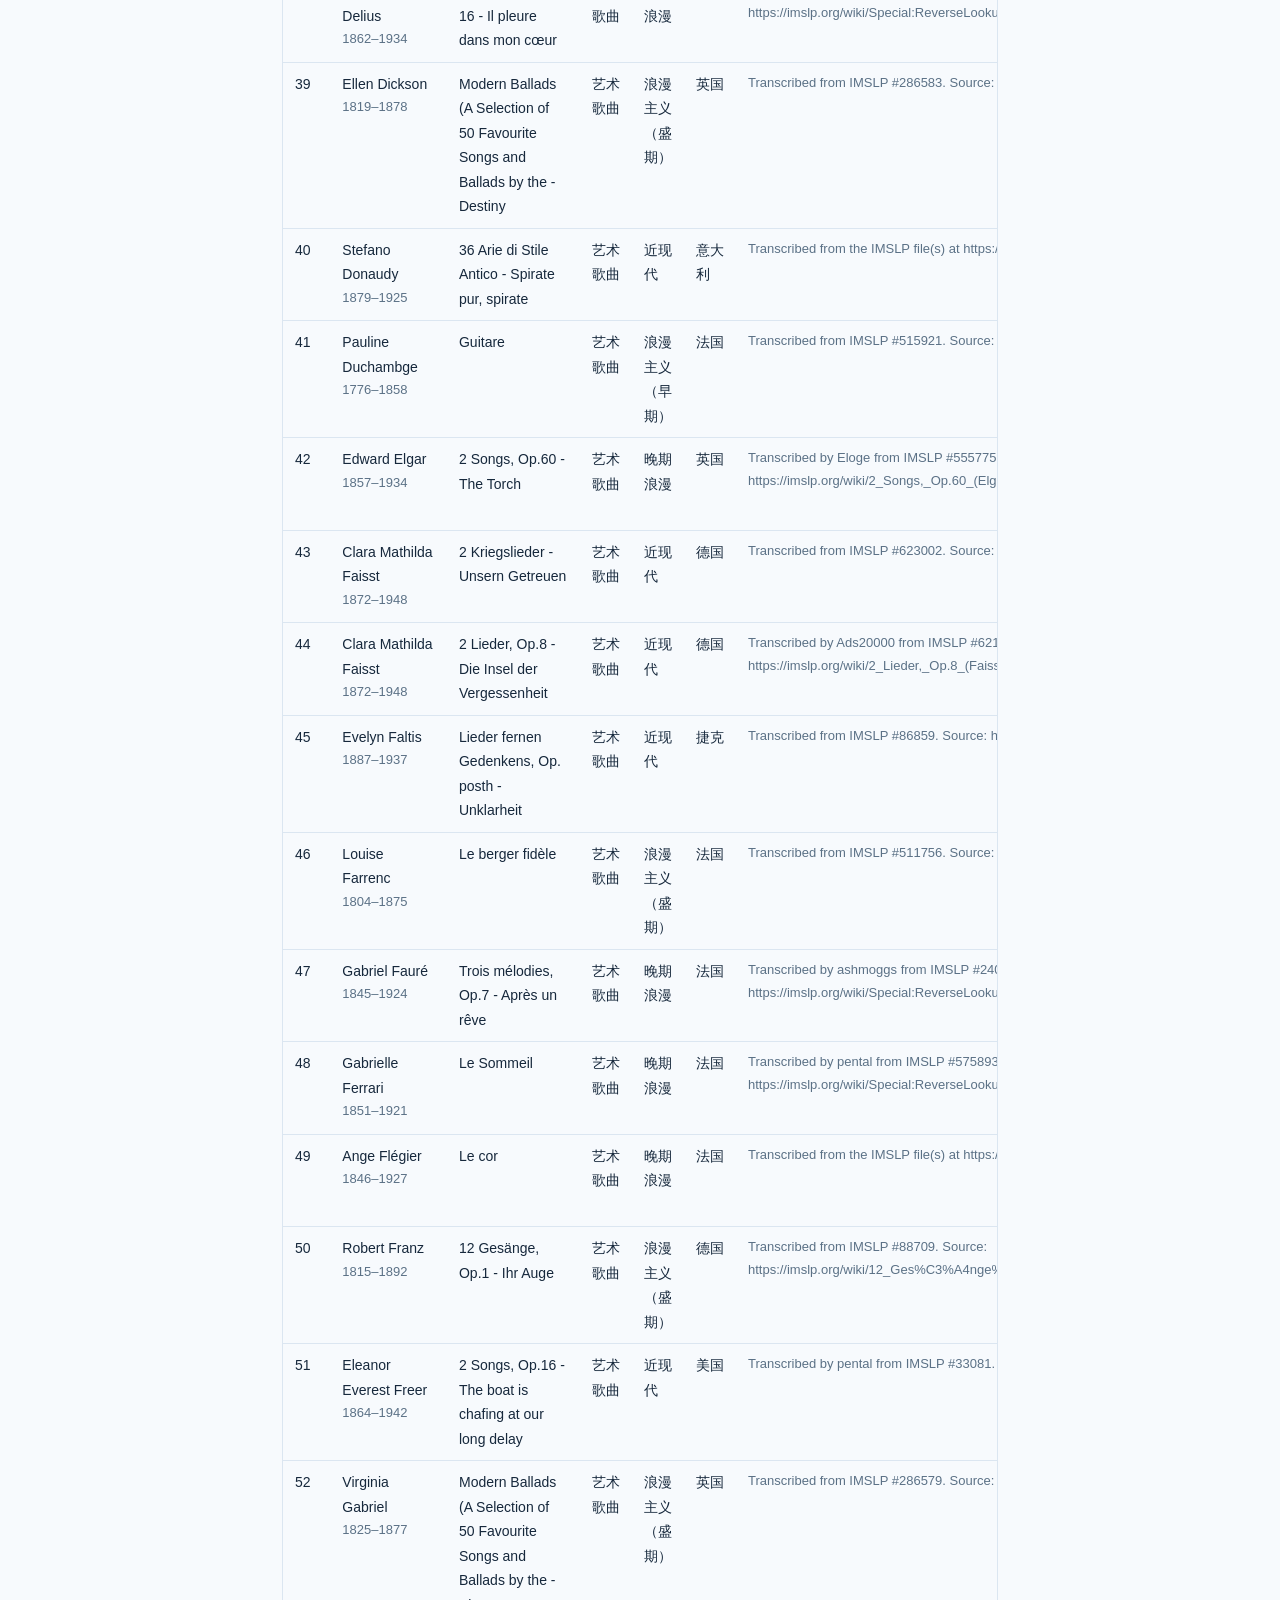
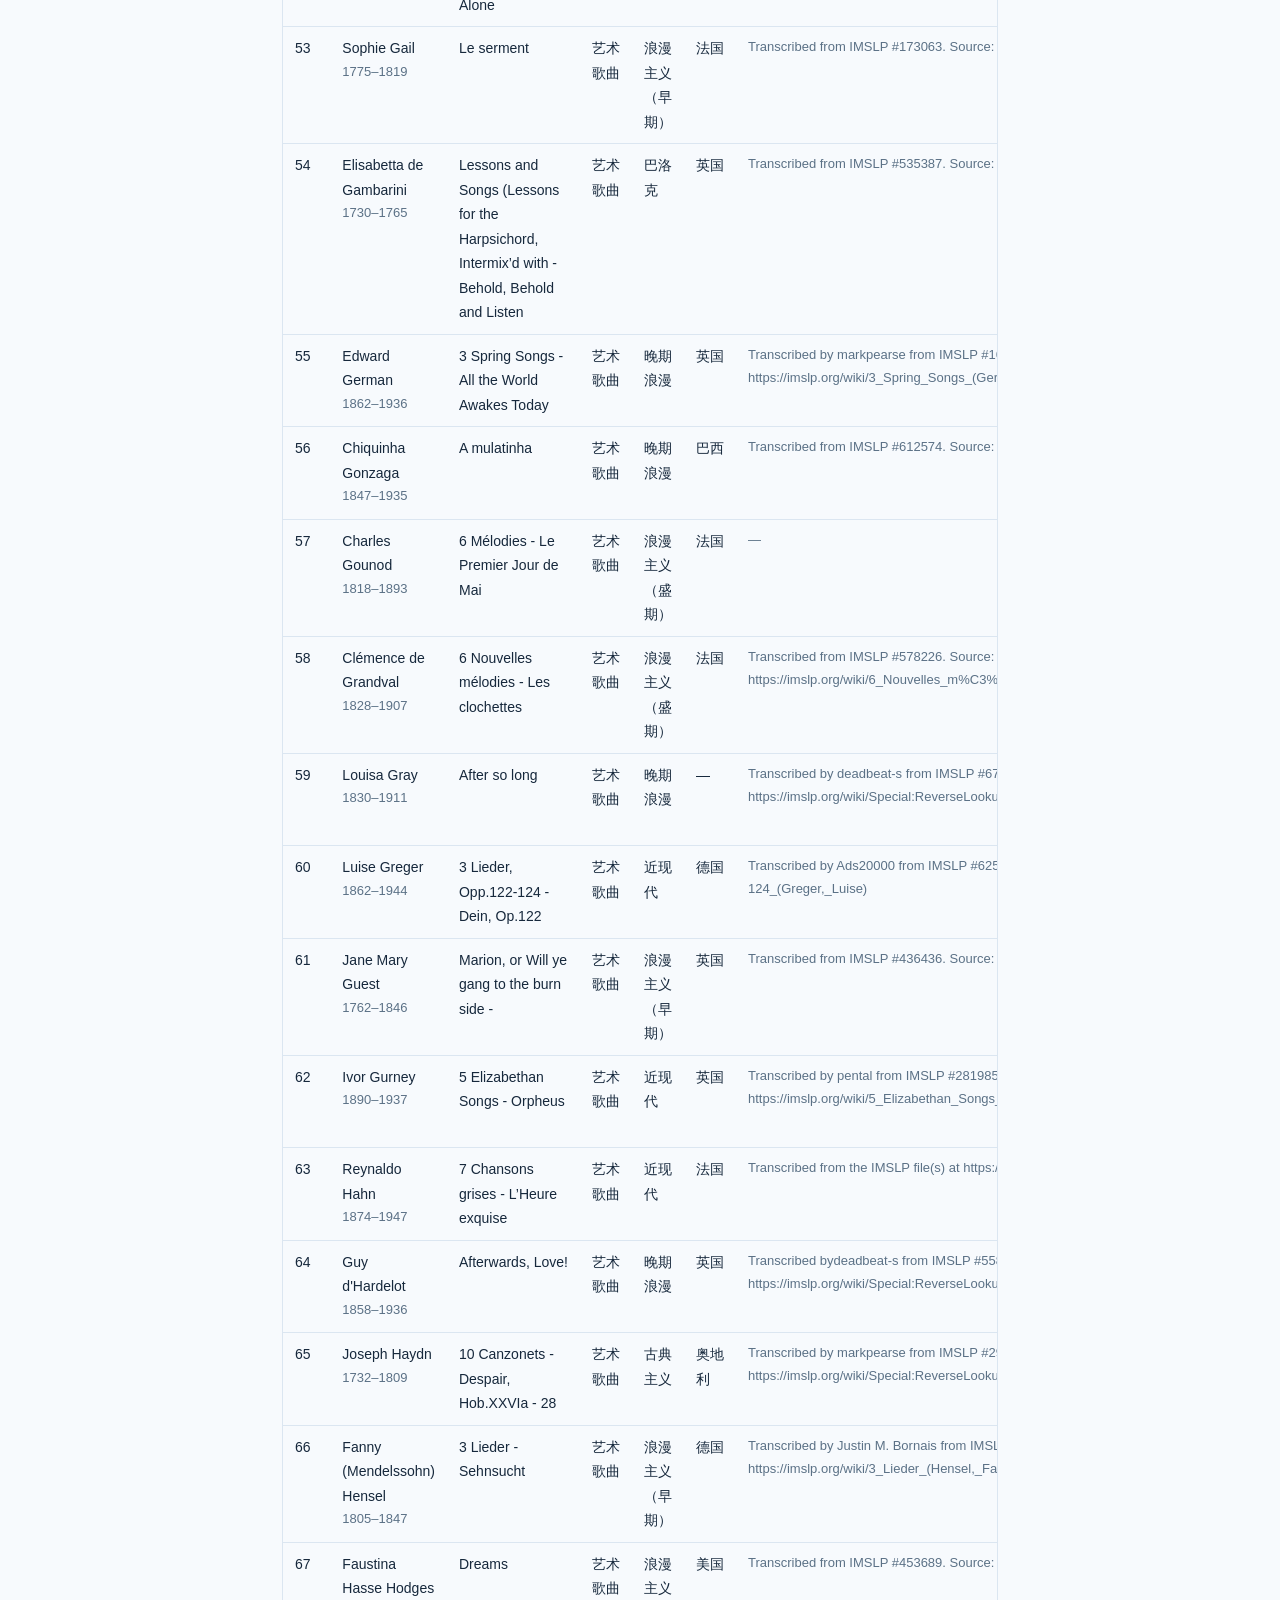
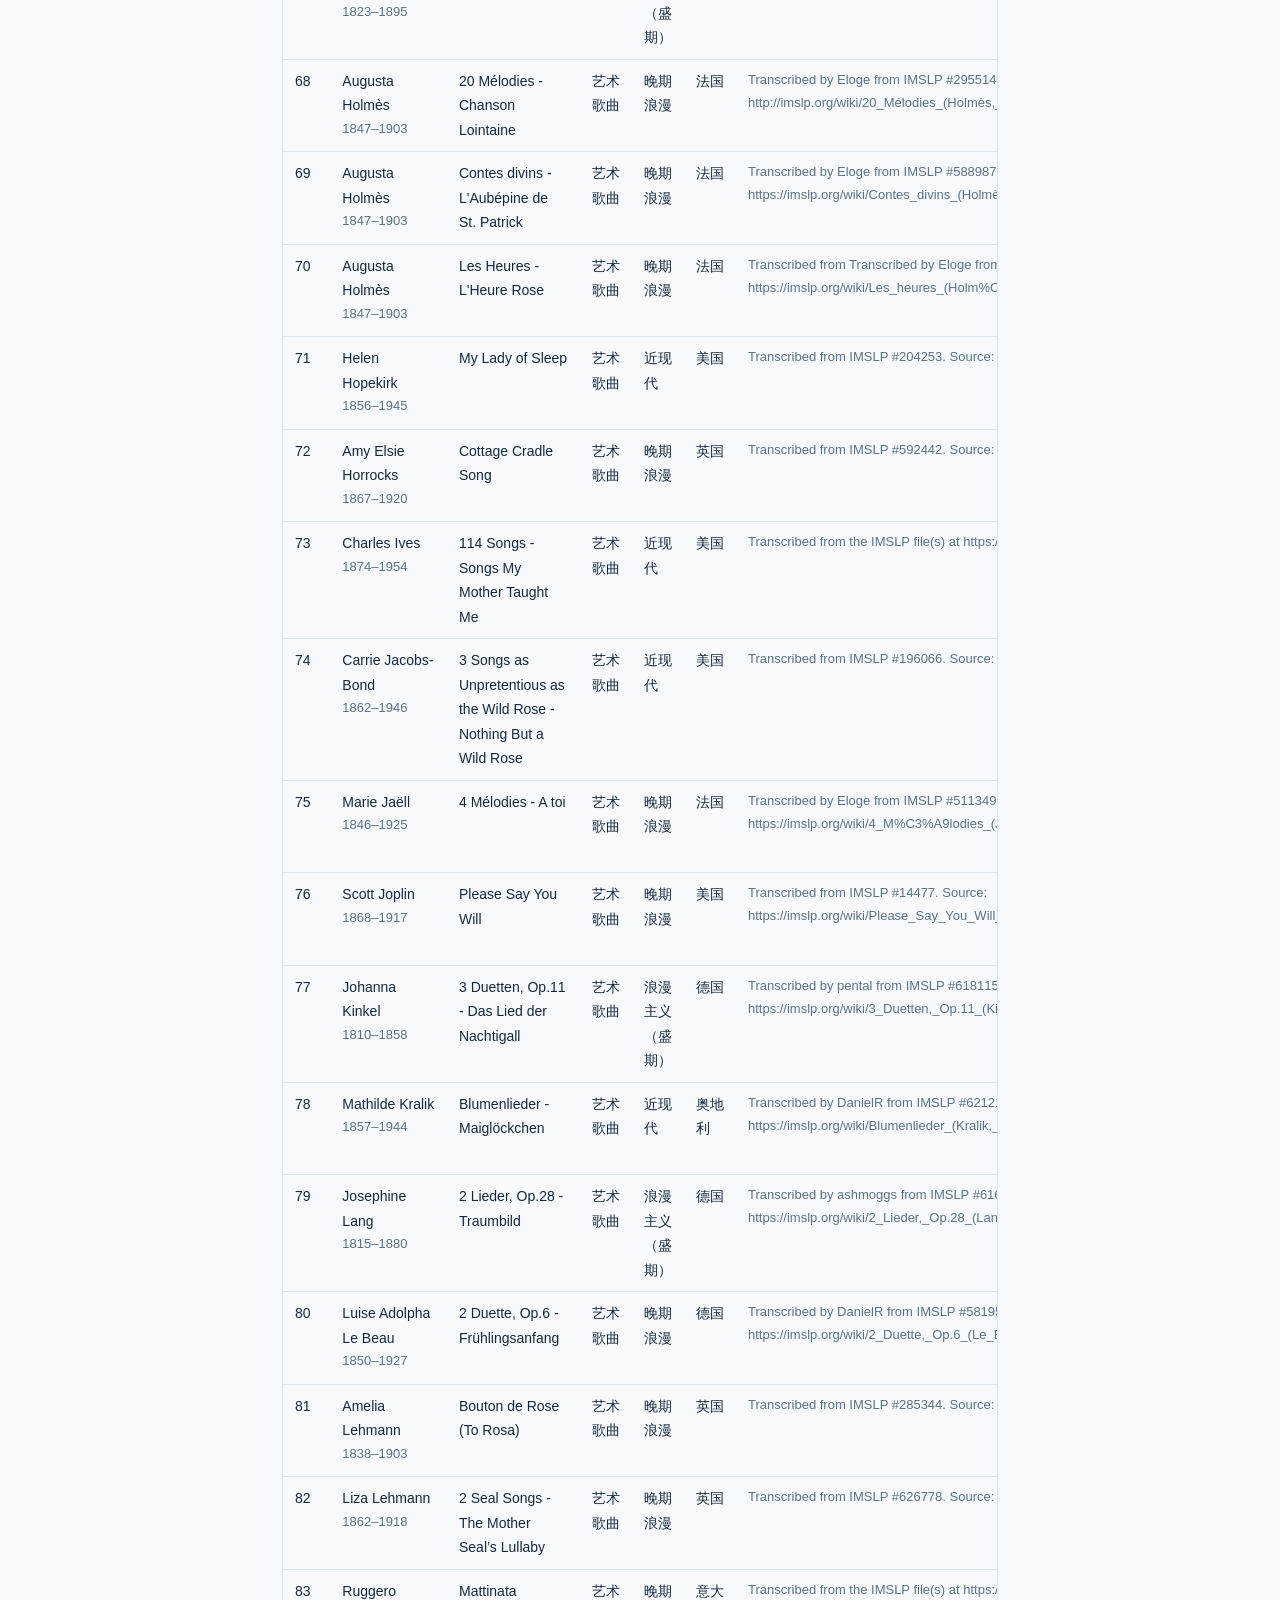
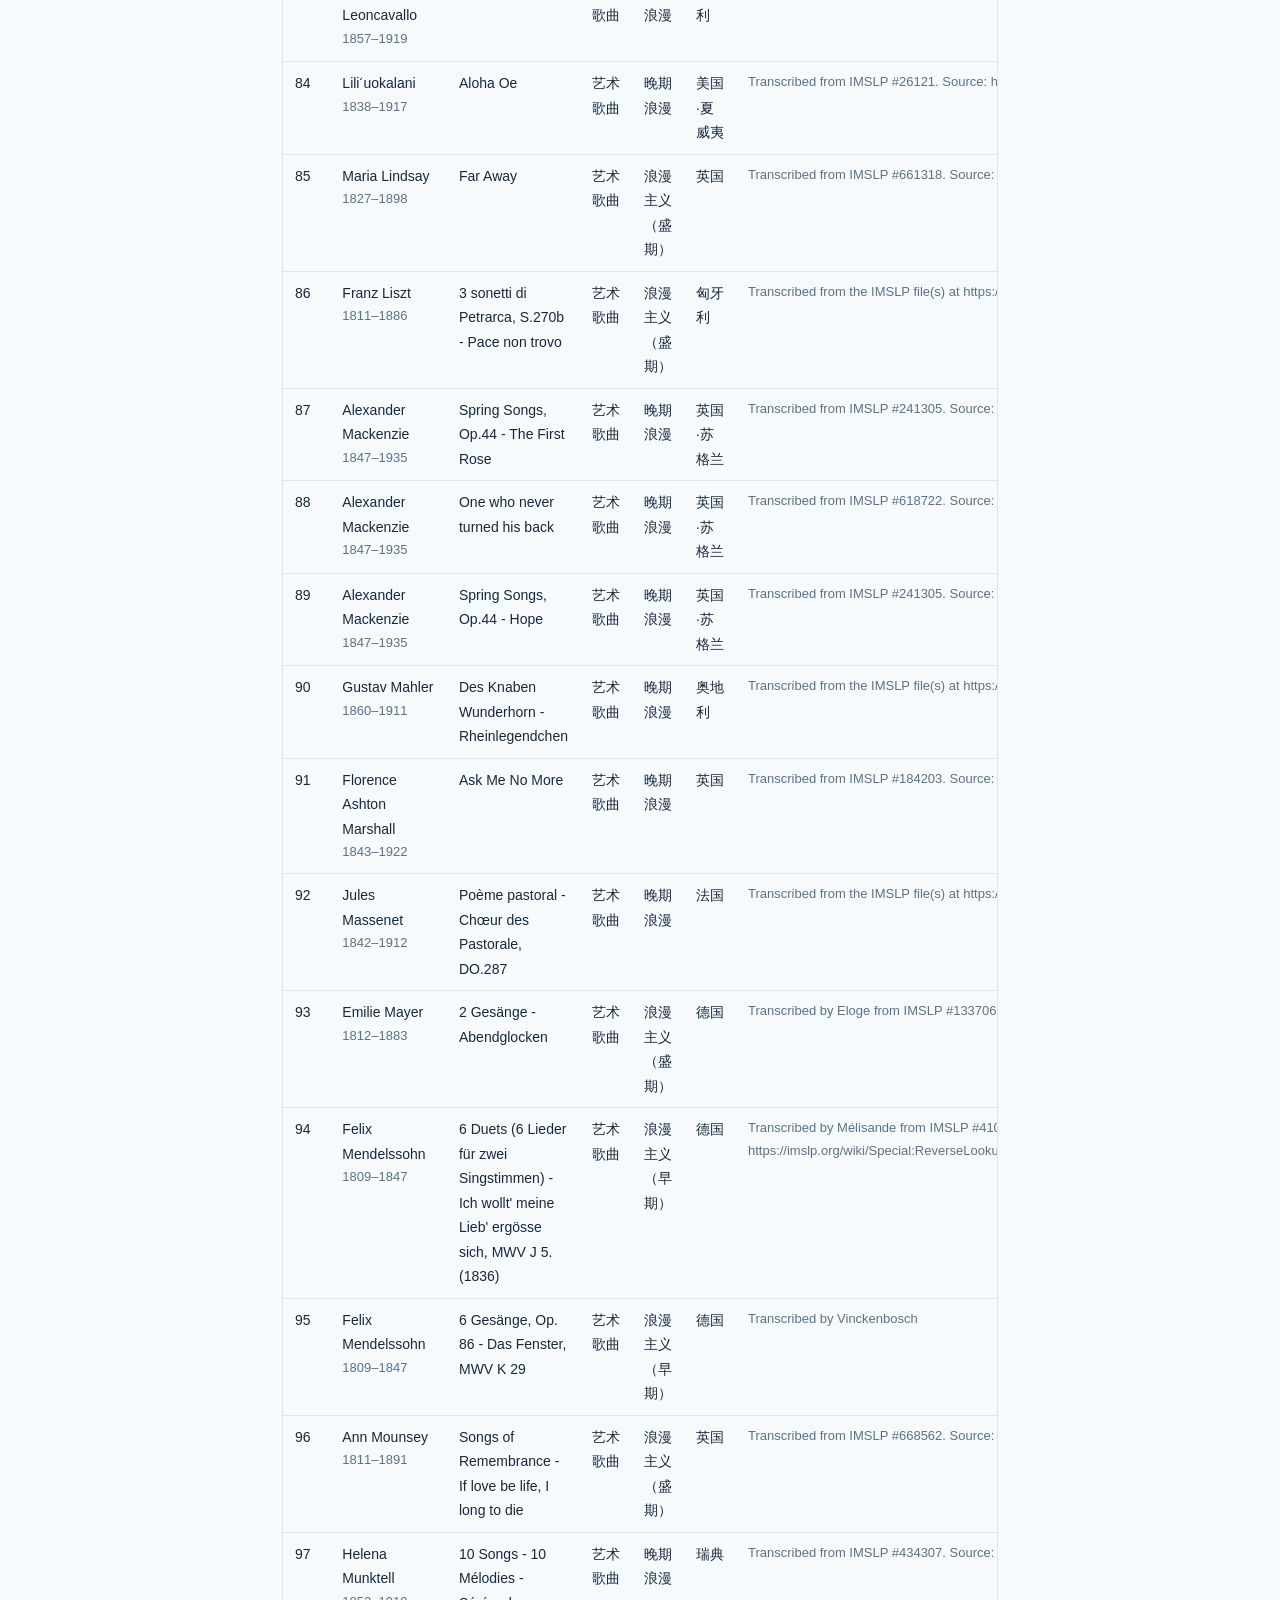
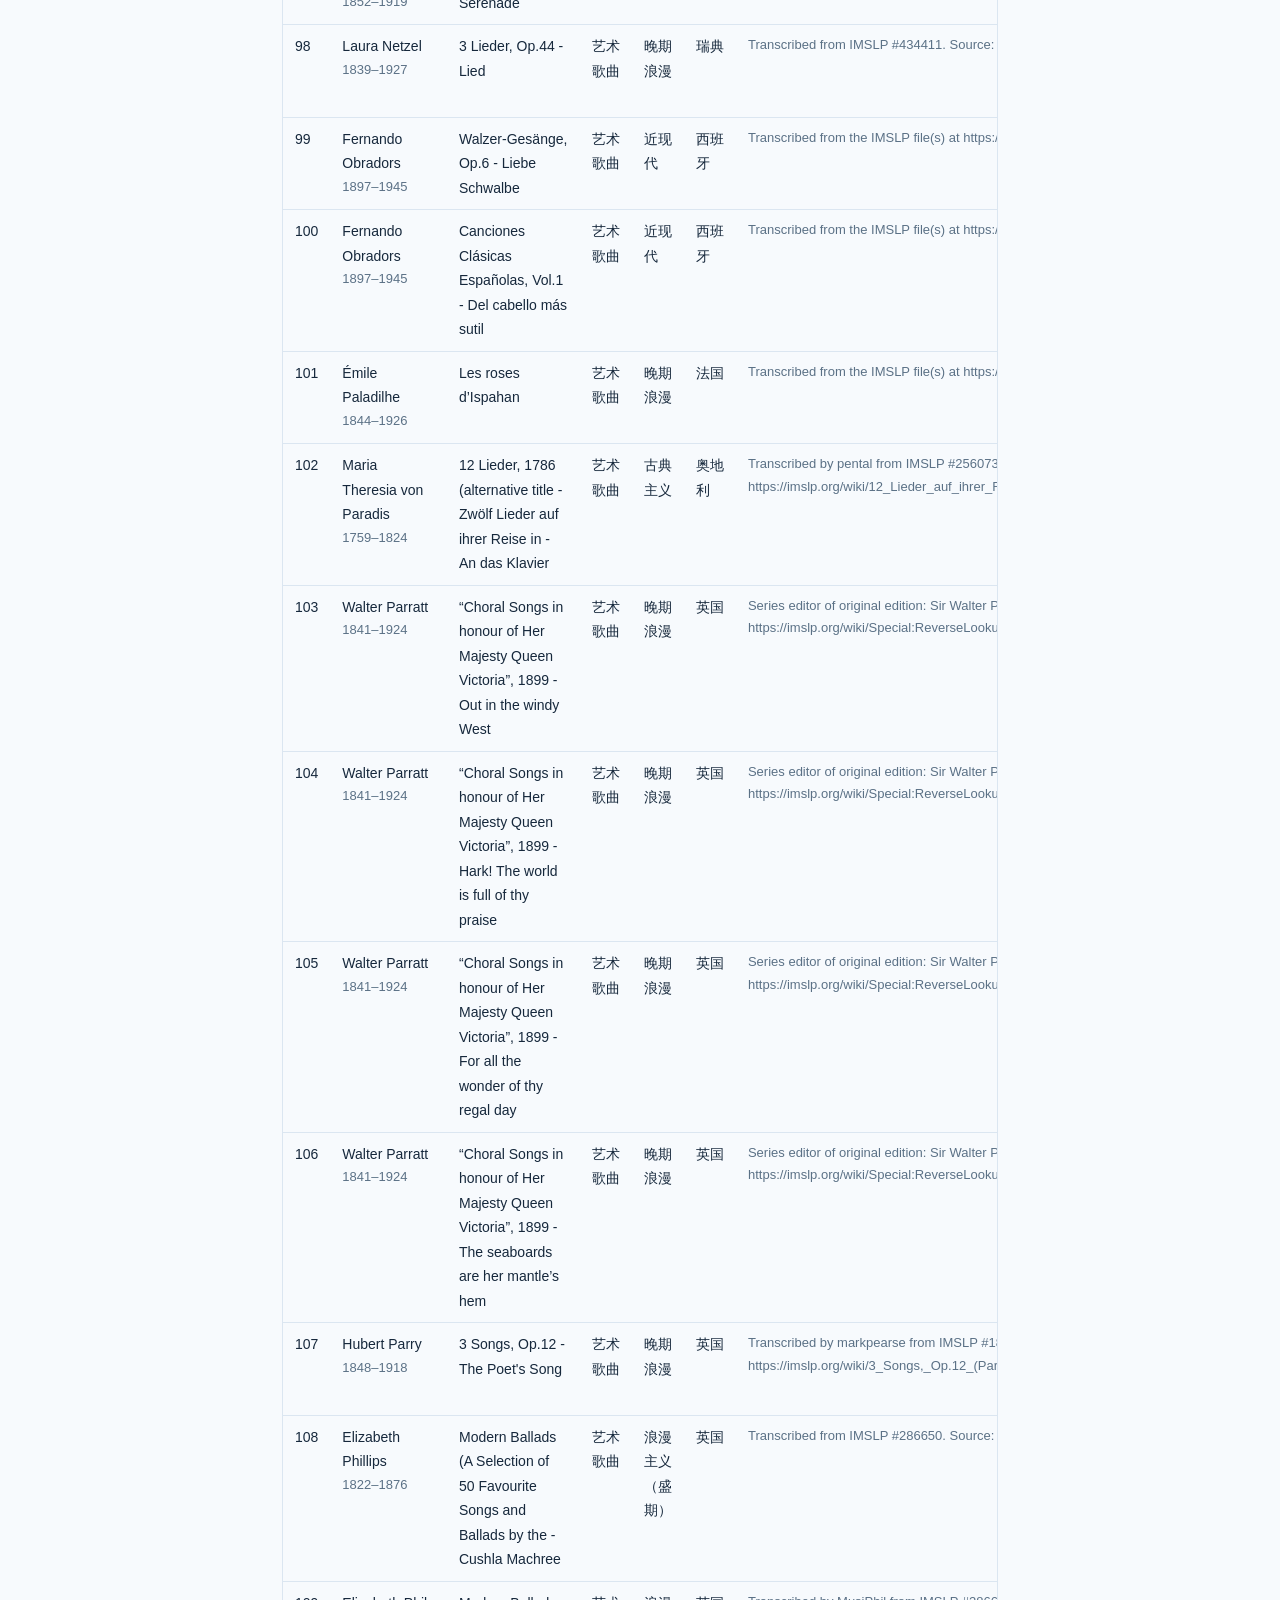
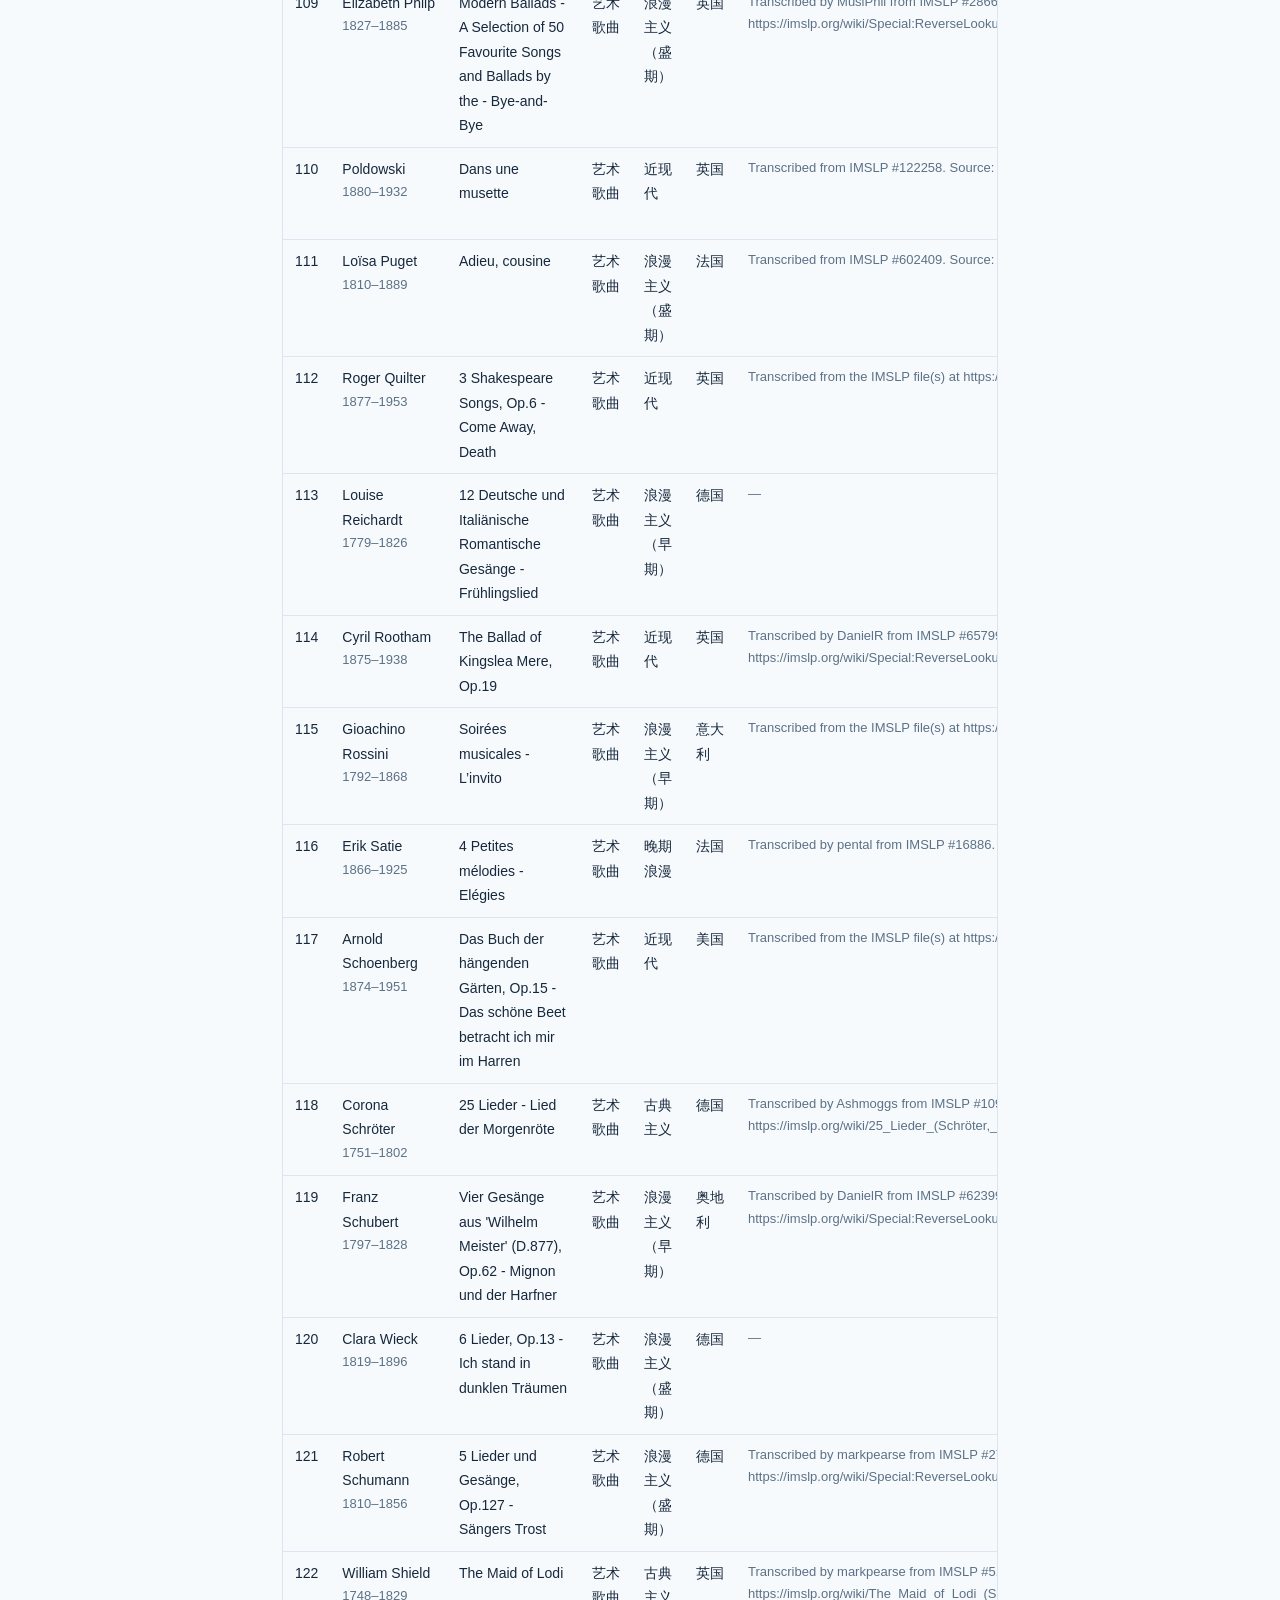
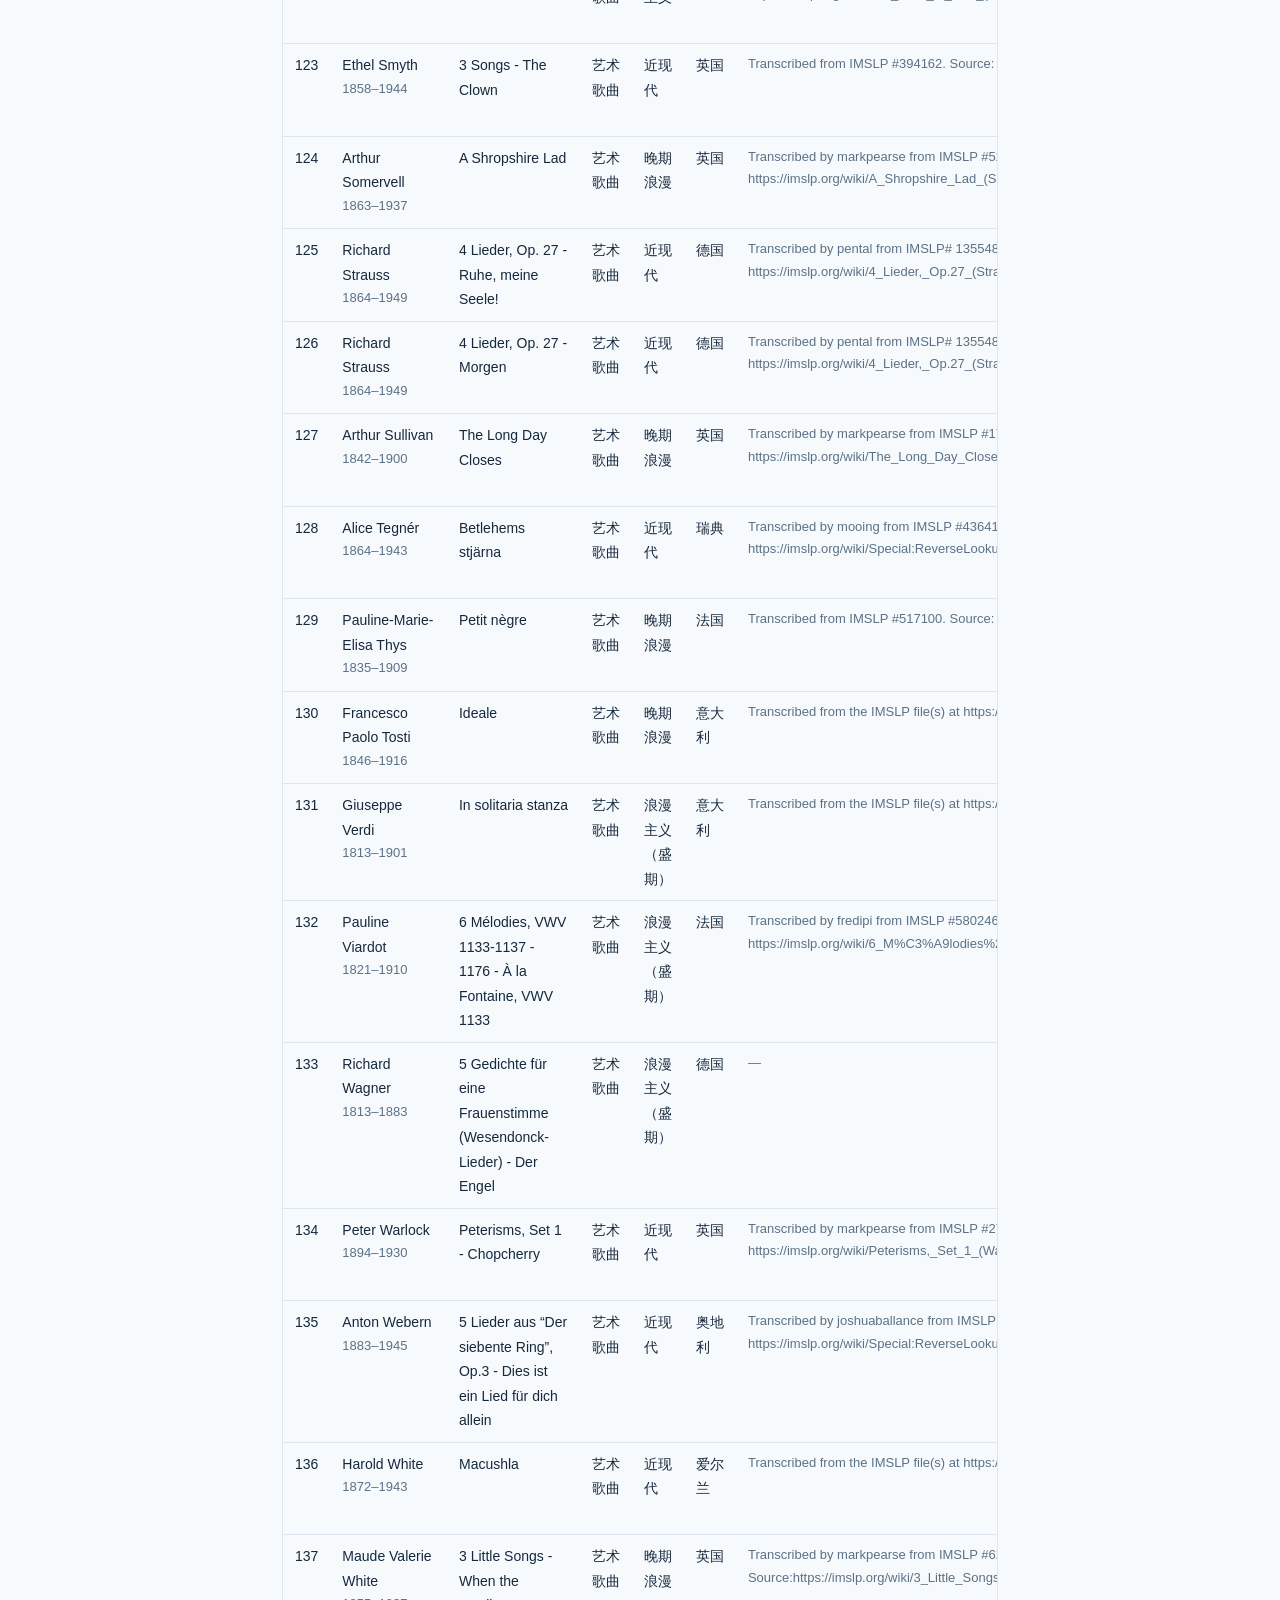
==== commit 76a3b3bc: "新增「打开本地谱」：浏览器内打开本地 MusicXML 并渲染 / 试听 - 新增 my-score.html：通过文件选择 / 拖拽载入本机 MusicXML（.mxl / .musicxml / " ====
--- a/library.html
+++ b/library.html
@@ -35,12 +35,14 @@
     <a href="index.html">首页</a>
     <a href="player.html">播放器</a>
     <a href="library.html">曲库</a>
+    <a href="my-score.html">打开本地谱</a>
     <a href="https://github.com/caiyc-xd/openscores">源码 / 贡献</a>
   </nav>
 </header>
 <main>
 <h1>公开曲谱库</h1>
 <p class="lead">公开版权（CC0 / 公共领域）乐谱的检索与下载。收录艺术歌曲与弦乐四重奏，均为作曲家去世 ≥ 70 年的作品。</p>
+<p class="muted">想打开你自己设备上的乐谱？<a href="my-score.html">打开本地谱（本地 MusicXML，仅浏览器内处理）</a>。</p>
 <div class="card" id="summary">正在加载曲库清单…</div>
 
 <div class="controls">
@@ -71,6 +73,8 @@
 <footer class="site">
   <p>公开领域乐谱 Open Scores · 基于 alphaTab 渲染 · <a href="https://github.com/caiyc-xd/openscores">源码与贡献</a></p>
   <p class="muted">乐谱按 CC0 献出；原作已过版权保护期。播放为合成示意，非录音。</p>
+  <p class="muted">组件许可：播放引擎 <a href="licenses/alphaTab-MPL-2.0.txt" target="_blank" rel="noopener">alphaTab</a>（MPL-2.0）· 字体 <a href="licenses/Bravura-OFL-1.1.txt" target="_blank" rel="noopener">Bravura</a>（SIL OFL 1.1）· 音色 <a href="licenses/FluidR3Mono_GM-MIT.txt" target="_blank" rel="noopener">FluidR3 GM</a>（MIT），全文见 <a href="licenses/" target="_blank" rel="noopener">licenses/</a>。</p>
+  <p class="muted">铭刻来源：OpenScore 语料（CC0）与 IMSLP，逐曲溯源见 <a href="scores/CATALOG.md" target="_blank" rel="noopener">CATALOG.md</a>；公有领域判定规则（卒年 + 71）见 <a href="README.md" target="_blank" rel="noopener">README</a>。</p>
 </footer>
 
 <script>
